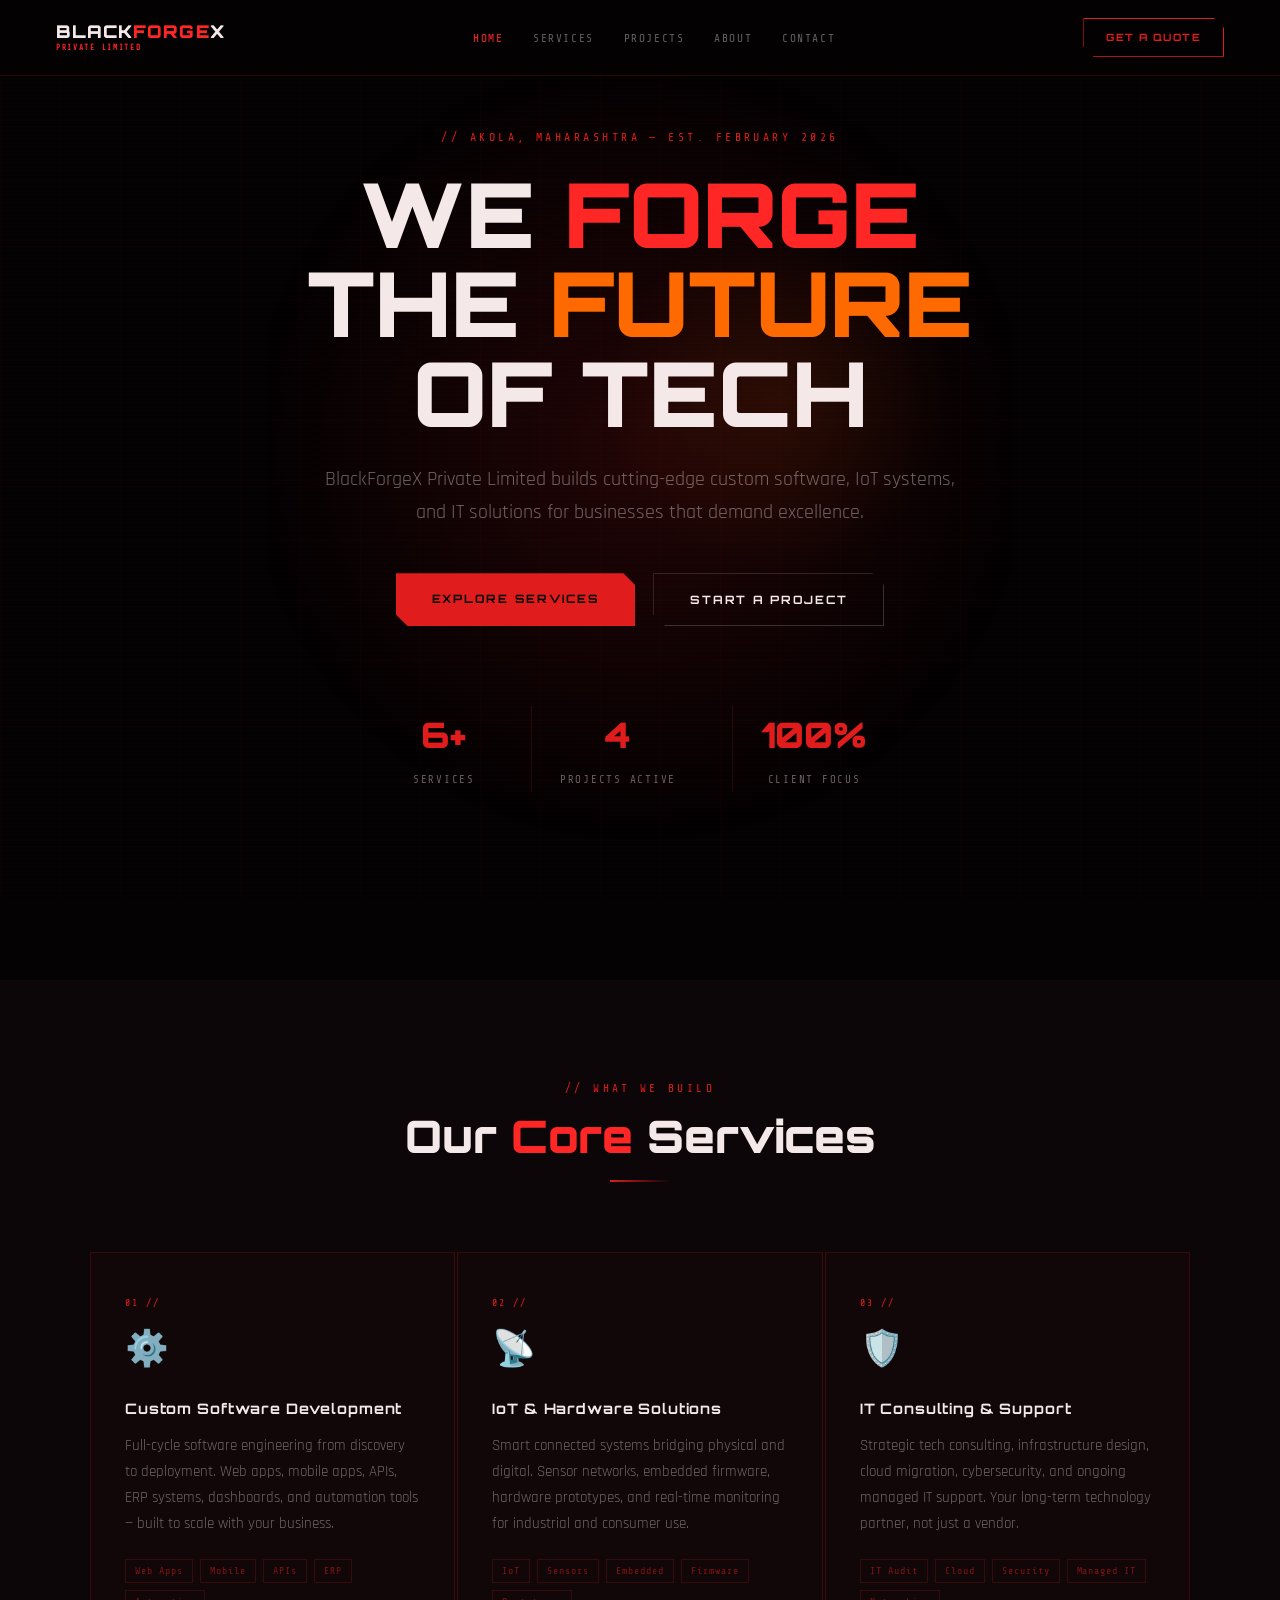
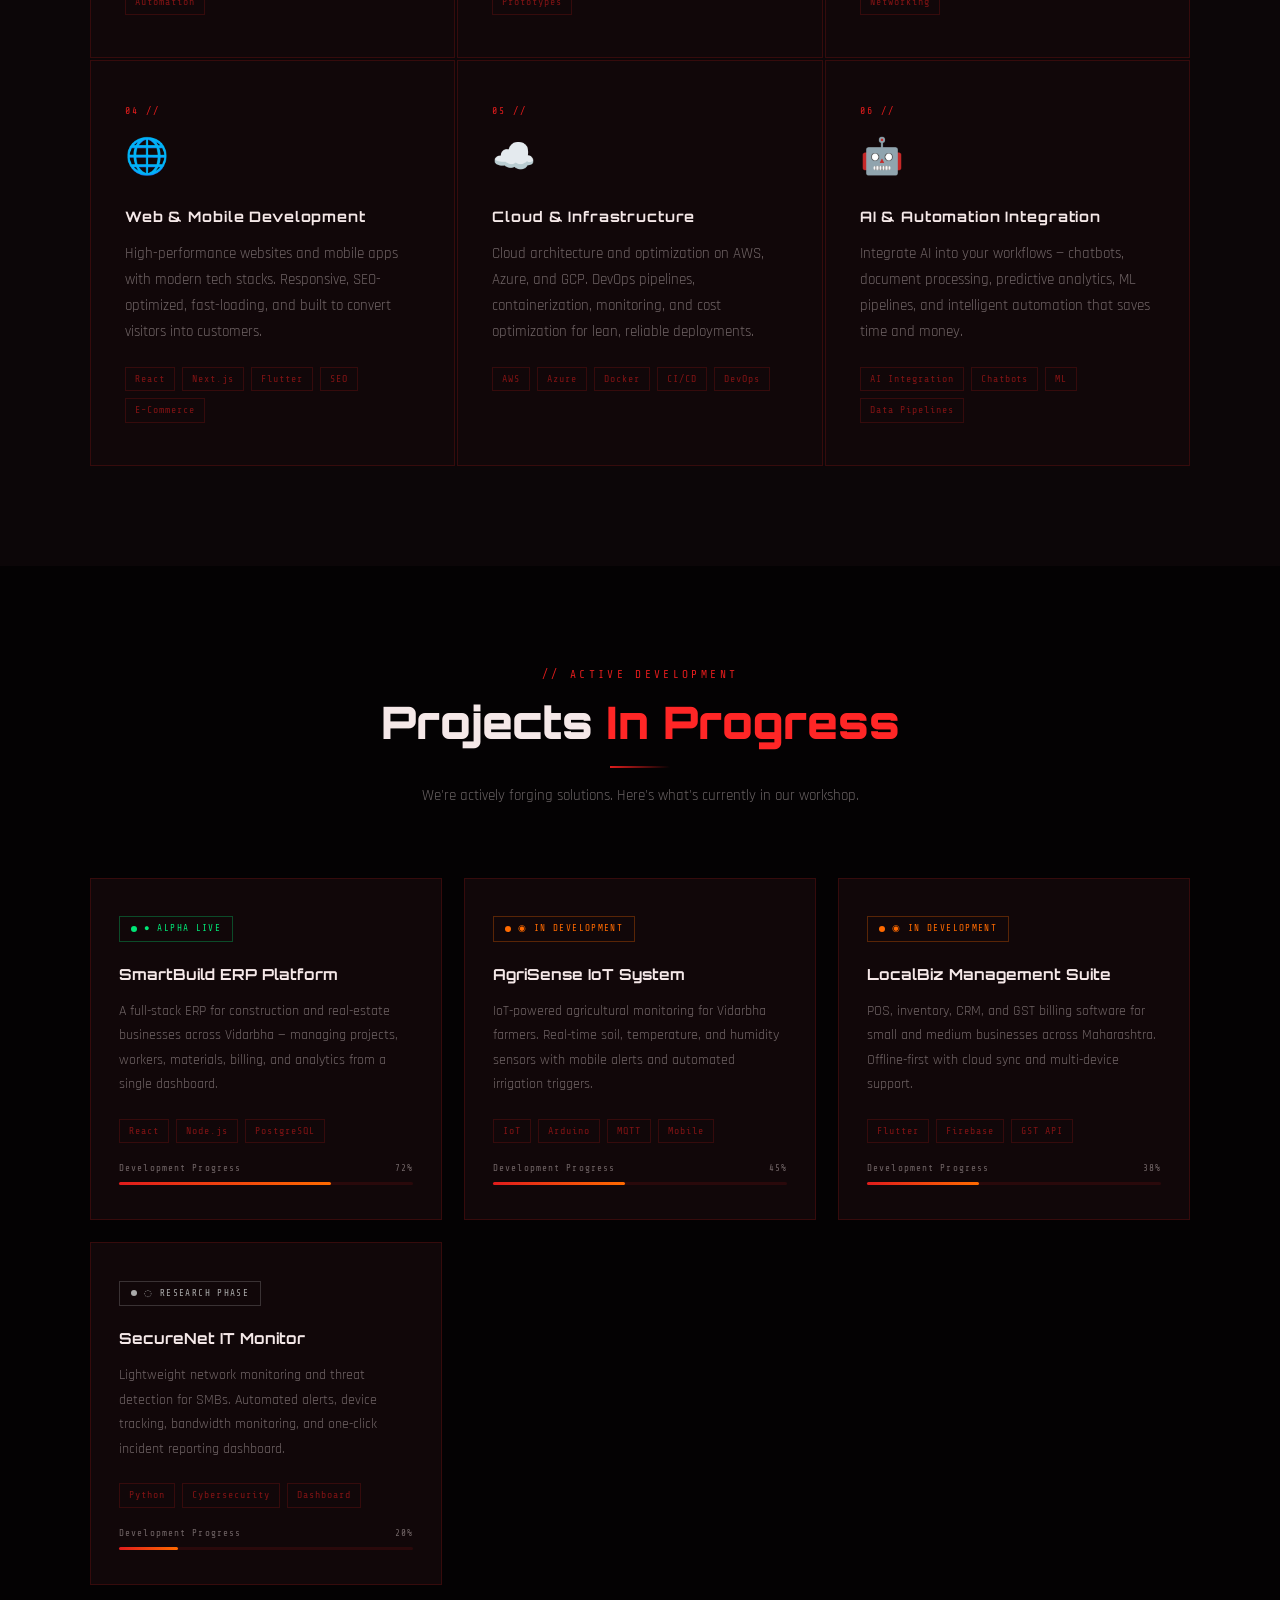
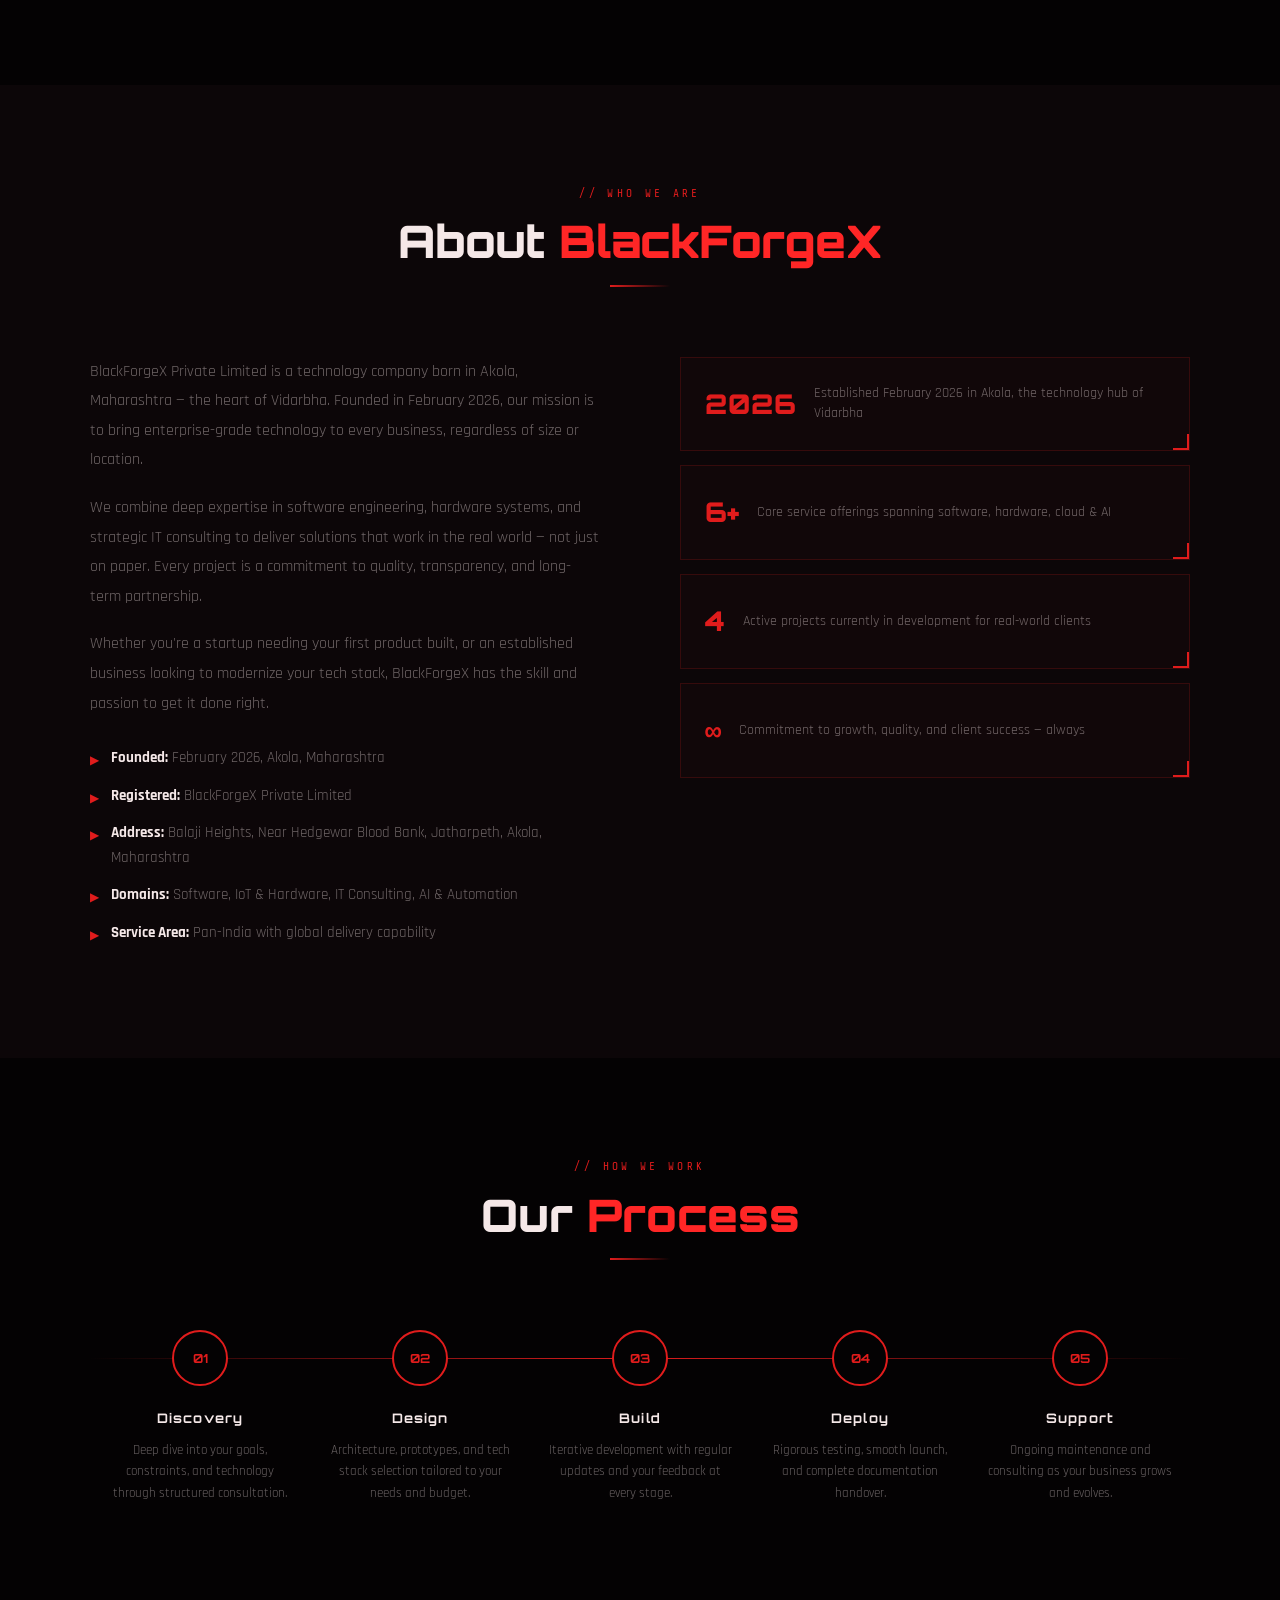
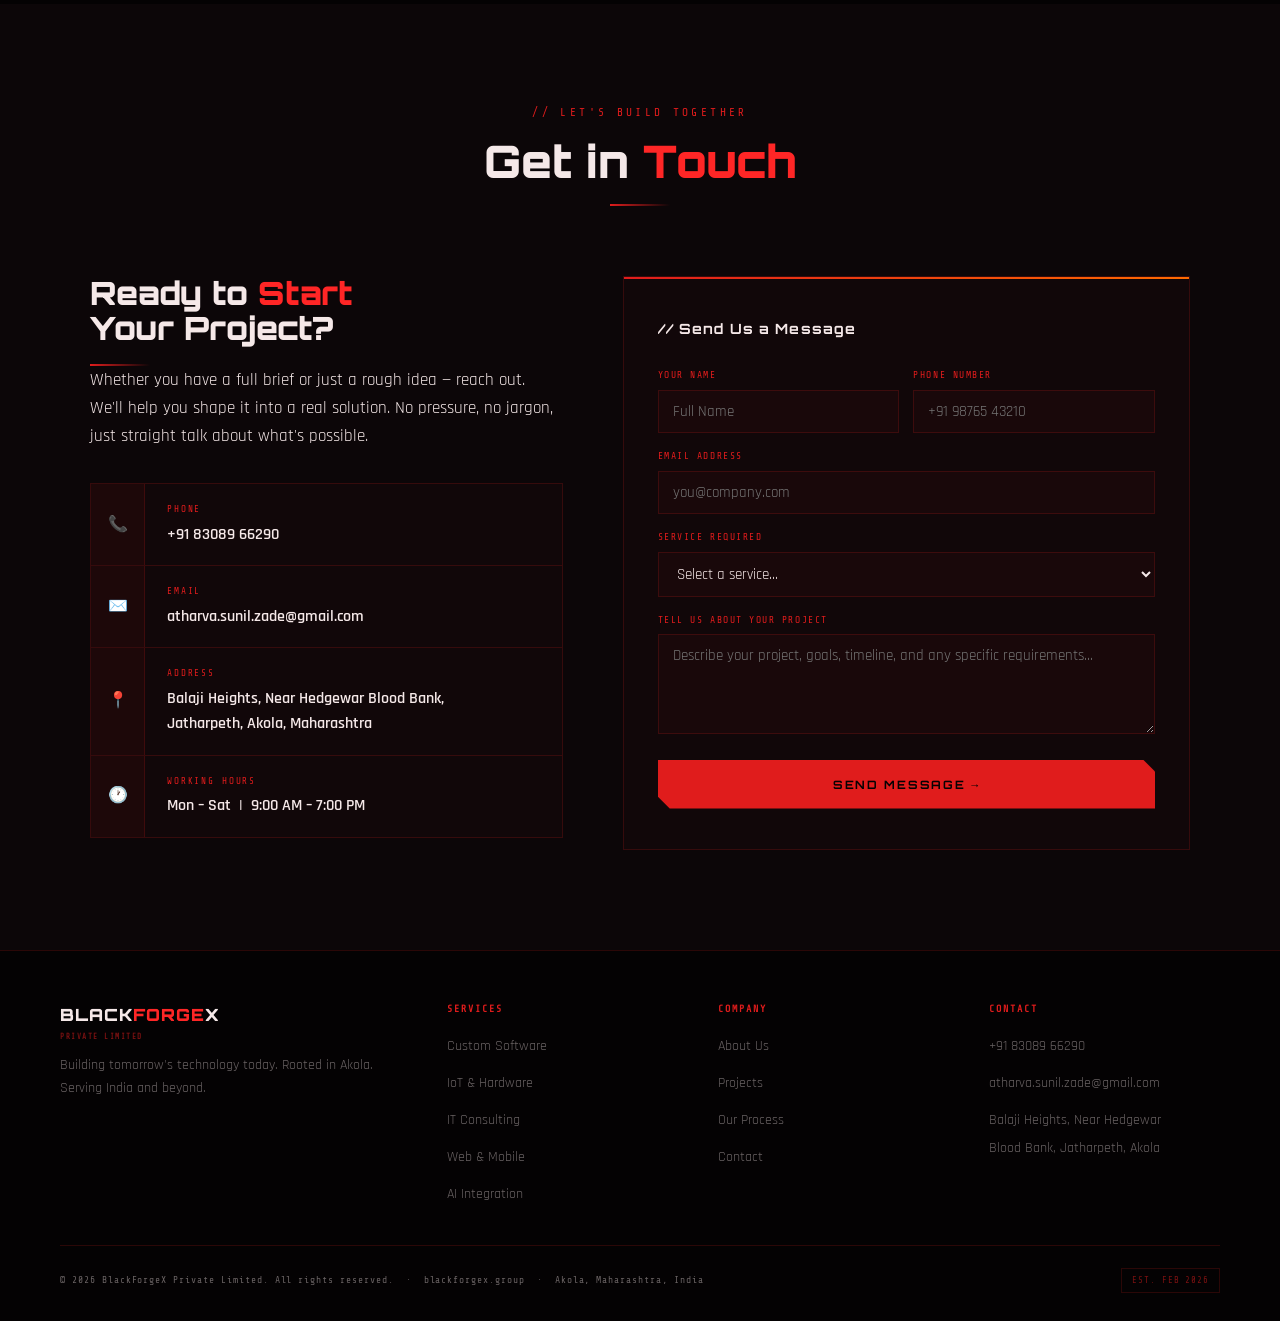
==== index.html @ dcc2ab5c "Add files via upload" ====
<!DOCTYPE html>
<html lang="en">
<head>
  <meta charset="UTF-8" />
  <meta name="viewport" content="width=device-width, initial-scale=1.0" />

  <!-- ══ PRIMARY SEO ══ -->
  <title>BlackForgeX Private Limited | Custom Software Development, IoT & IT Support — Akola, Maharashtra</title>
  <meta name="description" content="BlackForgeX Private Limited is a software & hardware technology company in Akola, Maharashtra. We build custom software, IoT solutions, IT support, web apps, mobile apps & enterprise tech. Get a free consultation today." />
  <meta name="keywords" content="software company Akola, IT company Maharashtra, custom software development Akola, web development Akola, mobile app development Maharashtra, IoT solutions India, IT consulting Akola, hardware tech Vidarbha, software support Akola, tech company Akola, BlackForgeX, enterprise software Maharashtra, IT support Akola, software agency India, embedded systems Maharashtra, startup tech Akola, website development Akola, app development Maharashtra, cloud solutions India, digital transformation Maharashtra" />
  <meta name="author" content="BlackForgeX Private Limited" />
  <meta name="robots" content="index, follow, max-snippet:-1, max-image-preview:large, max-video-preview:-1" />
  <meta name="googlebot" content="index, follow" />
  <link rel="canonical" href="https://blackforgex.group/" />
  <meta name="geo.region" content="IN-MH" />
  <meta name="geo.placename" content="Akola, Maharashtra" />
  <meta name="geo.position" content="20.7002;77.0082" />
  <meta name="ICBM" content="20.7002, 77.0082" />
  <meta name="language" content="English" />
  <meta name="revisit-after" content="7 days" />
  <meta name="rating" content="general" />

  <!-- ══ OPEN GRAPH ══ -->
  <meta property="og:type" content="website" />
  <meta property="og:url" content="https://blackforgex.group/" />
  <meta property="og:title" content="BlackForgeX Pvt Ltd | Software, IoT & IT Solutions — Akola" />
  <meta property="og:description" content="Top-rated software & hardware technology company in Akola, Maharashtra. Custom software, IoT systems, IT consulting & support. Established Feb 2026." />
  <meta property="og:image" content="https://blackforgex.group/og-image.jpg" />
  <meta property="og:site_name" content="BlackForgeX Private Limited" />
  <meta property="og:locale" content="en_IN" />

  <!-- ══ TWITTER ══ -->
  <meta name="twitter:card" content="summary_large_image" />
  <meta name="twitter:title" content="BlackForgeX Pvt Ltd | Software & IT Solutions — Akola" />
  <meta name="twitter:description" content="Custom software, IoT & IT consulting from Akola, Maharashtra. Building tomorrow's tech today." />
  <meta name="twitter:image" content="https://blackforgex.group/og-image.jpg" />

  <!-- ══ SCHEMA.ORG STRUCTURED DATA ══ -->
  <script type="application/ld+json">
  {
    "@context": "https://schema.org",
    "@graph": [
      {
        "@type": "Organization",
        "@id": "https://blackforgex.group/#organization",
        "name": "BlackForgeX Private Limited",
        "alternateName": "BlackForgeX",
        "url": "https://blackforgex.group",
        "logo": "https://blackforgex.group/logo.png",
        "foundingDate": "2026-02",
        "description": "BlackForgeX Private Limited is a software and hardware technology company based in Akola, Maharashtra, offering custom software development, IoT solutions, web & mobile app development, and IT consulting and support services.",
        "address": {
          "@type": "PostalAddress",
          "streetAddress": "Balaji Heights, Near Hedgewar Blood Bank, Jatharpeth",
          "addressLocality": "Akola",
          "addressRegion": "Maharashtra",
          "postalCode": "444005",
          "addressCountry": "IN"
        },
        "contactPoint": [{
          "@type": "ContactPoint",
          "telephone": "+91-8308966290",
          "email": "atharva.sunil.zade@gmail.com",
          "contactType": "Customer Service",
          "areaServed": "IN",
          "availableLanguage": ["English","Hindi","Marathi"]
        }],
        "areaServed": { "@type": "Country", "name": "India" },
        "serviceType": ["Custom Software Development","IoT Solutions","IT Consulting","Web Development","Mobile App Development","Hardware Solutions","IT Support"]
      },
      {
        "@type": "LocalBusiness",
        "@id": "https://blackforgex.group/#localbusiness",
        "name": "BlackForgeX Private Limited",
        "image": "https://blackforgex.group/og-image.jpg",
        "url": "https://blackforgex.group",
        "telephone": "+91-8308966290",
        "email": "atharva.sunil.zade@gmail.com",
        "address": {
          "@type": "PostalAddress",
          "streetAddress": "Balaji Heights, Near Hedgewar Blood Bank, Jatharpeth",
          "addressLocality": "Akola",
          "addressRegion": "Maharashtra",
          "postalCode": "444005",
          "addressCountry": "IN"
        },
        "geo": { "@type": "GeoCoordinates", "latitude": 20.7002, "longitude": 77.0082 },
        "openingHoursSpecification": {
          "@type": "OpeningHoursSpecification",
          "dayOfWeek": ["Monday","Tuesday","Wednesday","Thursday","Friday","Saturday"],
          "opens": "09:00", "closes": "19:00"
        },
        "priceRange": "₹₹",
        "currenciesAccepted": "INR",
        "paymentAccepted": "Cash, Bank Transfer, UPI"
      },
      {
        "@type": "WebSite",
        "@id": "https://blackforgex.group/#website",
        "url": "https://blackforgex.group",
        "name": "BlackForgeX Private Limited",
        "description": "Software, IoT & IT Solutions — Akola, Maharashtra",
        "publisher": { "@id": "https://blackforgex.group/#organization" }
      }
    ]
  }
  </script>

  <link rel="preconnect" href="https://fonts.googleapis.com" />
  <link rel="preconnect" href="https://fonts.gstatic.com" crossorigin />
  <link href="https://fonts.googleapis.com/css2?family=Orbitron:wght@400;600;700;900&family=Rajdhani:wght@300;400;500;600;700&family=Share+Tech+Mono&display=swap" rel="stylesheet" />

  <style>
    :root {
      --black:      #040203;
      --deep:       #0c0608;
      --card:       #110709;
      --border:     rgba(220,30,30,0.18);
      --red:        #e01c1c;
      --red-bright: #ff2626;
      --red-dim:    rgba(220,30,30,0.55);
      --red-glow:   rgba(220,30,30,0.12);
      --orange:     #ff6a00;
      --white:      #f5e8e8;
      --muted:      rgba(245,232,232,0.42);
      --font-d: 'Orbitron', monospace;
      --font-b: 'Rajdhani', sans-serif;
      --font-m: 'Share Tech Mono', monospace;
    }
    *, *::before, *::after { box-sizing: border-box; margin: 0; padding: 0; }
    html { scroll-behavior: smooth; }
    body {
      background: var(--black); color: var(--white);
      font-family: var(--font-b); font-size: 17px; line-height: 1.65;
      overflow-x: hidden;
    }
    body::before {
      content: ''; position: fixed; inset: 0; pointer-events: none; z-index: 0;
      background-image: linear-gradient(rgba(220,30,30,0.04) 1px,transparent 1px), linear-gradient(90deg,rgba(220,30,30,0.04) 1px,transparent 1px);
      background-size: 60px 60px;
    }
    body::after {
      content: ''; position: fixed; inset: 0; pointer-events: none; z-index: 0;
      background: repeating-linear-gradient(0deg,transparent,transparent 2px,rgba(0,0,0,0.07) 2px,rgba(0,0,0,0.07) 4px);
    }
    a { color: var(--red); text-decoration: none; }
    a:hover { color: var(--red-bright); }

    /* NAV */
    nav {
      position: fixed; top: 0; left: 0; right: 0; z-index: 200;
      display: flex; align-items: center; justify-content: space-between;
      padding: 18px 56px;
      background: rgba(4,2,3,0.92); backdrop-filter: blur(14px);
      border-bottom: 1px solid var(--border);
    }
    .logo { font-family: var(--font-d); font-size: 1.1rem; font-weight: 900; letter-spacing: 0.06em; color: var(--white); line-height: 1; }
    .logo span { color: var(--red-bright); }
    .logo-pvt { font-family: var(--font-m); font-size: 0.48rem; letter-spacing: 0.22em; color: var(--red-dim); margin-top: 3px; text-transform: uppercase; display: block; }
    .nav-links { display: flex; gap: 30px; list-style: none; }
    .nav-links a { font-family: var(--font-m); font-size: 0.7rem; letter-spacing: 0.14em; text-transform: uppercase; color: var(--muted); transition: color 0.2s; }
    .nav-links a:hover, .nav-links a.active { color: var(--red-bright); }
    .nav-cta {
      font-family: var(--font-d); font-size: 0.63rem; font-weight: 700;
      letter-spacing: 0.14em; text-transform: uppercase;
      padding: 10px 22px; border: 1px solid var(--red); color: var(--red);
      background: transparent; cursor: pointer;
      clip-path: polygon(0 0,calc(100% - 10px) 0,100% 10px,100% 100%,10px 100%,0 calc(100% - 10px));
      transition: background 0.2s, color 0.2s; display: inline-block;
    }
    .nav-cta:hover { background: var(--red); color: var(--black); }



    /* HERO */
    #hero {
      position: relative; min-height: 100vh;
      display: flex; flex-direction: column; align-items: center; justify-content: center;
      text-align: center; padding: 100px 40px 80px; overflow: hidden; z-index: 1;
    }
    .hglow { position: absolute; border-radius: 50%; pointer-events: none; }
    .hglow-1 { width: 800px; height: 800px; background: radial-gradient(circle, rgba(220,30,30,0.14) 0%, transparent 70%); top: 50%; left: 50%; transform: translate(-50%,-50%); animation: gp 5s ease-in-out infinite; }
    .hglow-2 { width: 350px; height: 350px; background: radial-gradient(circle, rgba(255,106,0,0.09) 0%, transparent 70%); top: 25%; right: 8%; animation: gp 6s ease-in-out infinite reverse; }
    @keyframes gp { 0%,100%{opacity:1;transform:translate(-50%,-50%) scale(1)} 50%{opacity:0.5;transform:translate(-50%,-50%) scale(1.12)} }
    .hglow-2 { animation: gp2 6s ease-in-out infinite reverse; }
    @keyframes gp2 { 0%,100%{opacity:1} 50%{opacity:0.5} }

    .hero-tag { font-family: var(--font-m); font-size: 0.72rem; letter-spacing: 0.3em; text-transform: uppercase; color: var(--red); margin-bottom: 22px; opacity: 0; animation: fu 0.8s 0.2s forwards; }
    h1 { font-family: var(--font-d); font-size: clamp(2.8rem,7vw,6rem); font-weight: 900; line-height: 1.0; margin-bottom: 26px; opacity: 0; animation: fu 0.8s 0.4s forwards; }
    h1 .r { color: var(--red-bright); }
    h1 .o { color: var(--orange); }
    .hero-sub { font-size: clamp(1rem,2.5vw,1.25rem); color: var(--muted); max-width: 640px; margin: 0 auto 44px; opacity: 0; animation: fu 0.8s 0.6s forwards; }
    .hero-btns { display: flex; gap: 18px; justify-content: center; flex-wrap: wrap; opacity: 0; animation: fu 0.8s 0.8s forwards; }
    .hero-metrics { display: flex; gap: 56px; margin-top: 80px; justify-content: center; flex-wrap: wrap; opacity: 0; animation: fu 0.8s 1s forwards; }
    .metric { text-align: center; border-left: 1px solid var(--border); padding-left: 28px; }
    .metric:first-child { border-left: none; padding-left: 0; }
    .metric-num { font-family: var(--font-d); font-size: 2.2rem; font-weight: 900; color: var(--red); display: block; }
    .metric-label { font-family: var(--font-m); font-size: 0.68rem; letter-spacing: 0.16em; text-transform: uppercase; color: var(--muted); }
    @keyframes fu { from{opacity:0;transform:translateY(24px)} to{opacity:1;transform:translateY(0)} }

    /* BUTTONS */
    .btn-p {
      font-family: var(--font-d); font-size: 0.72rem; font-weight: 700;
      letter-spacing: 0.15em; text-transform: uppercase; padding: 16px 36px;
      background: var(--red); color: var(--black); border: none; cursor: pointer;
      clip-path: polygon(0 0,calc(100% - 12px) 0,100% 12px,100% 100%,12px 100%,0 calc(100% - 12px));
      transition: opacity 0.2s; display: inline-block;
    }
    .btn-p:hover { opacity: 0.82; color: var(--black); }
    .btn-s {
      font-family: var(--font-d); font-size: 0.72rem; font-weight: 700;
      letter-spacing: 0.15em; text-transform: uppercase; padding: 16px 36px;
      background: transparent; color: var(--white);
      border: 1px solid rgba(245,232,232,0.2); cursor: pointer;
      clip-path: polygon(0 0,calc(100% - 12px) 0,100% 12px,100% 100%,12px 100%,0 calc(100% - 12px));
      transition: border-color 0.2s, color 0.2s; display: inline-block;
    }
    .btn-s:hover { border-color: var(--red); color: var(--red); }

    /* SECTIONS */
    section { position: relative; z-index: 1; padding: 100px 60px; }
    .sec-hd { text-align: center; margin-bottom: 70px; }
    .sec-tag { font-family: var(--font-m); font-size: 0.7rem; letter-spacing: 0.3em; text-transform: uppercase; color: var(--red); display: block; margin-bottom: 14px; }
    h2 { font-family: var(--font-d); font-size: clamp(1.8rem,4vw,2.8rem); font-weight: 900; line-height: 1.1; }
    h2 em { color: var(--red-bright); font-style: normal; }
    .sec-line { width: 60px; height: 2px; background: linear-gradient(90deg,var(--red),transparent); margin: 18px auto 0; }
    .sec-line-l { margin: 18px 0 0; }

    /* SERVICES */
    #services { background: var(--deep); }
    .srv-grid { display: grid; grid-template-columns: repeat(auto-fit,minmax(300px,1fr)); gap: 2px; max-width: 1100px; margin: 0 auto; }
    .srv-card { background: var(--card); padding: 42px 34px; position: relative; overflow: hidden; transition: transform 0.3s; border: 1px solid var(--border); }
    .srv-card:hover { transform: translateY(-5px); }
    .srv-card::before { content:''; position:absolute; top:0;left:0;right:0; height:2px; background:linear-gradient(90deg,var(--red),var(--orange)); transform:scaleX(0); transform-origin:left; transition:transform 0.4s; }
    .srv-card:hover::before { transform:scaleX(1); }
    .srv-num { font-family:var(--font-m); font-size:0.62rem; color:var(--red); letter-spacing:0.2em; margin-bottom:10px; display:block; }
    .srv-icon { font-size:2.2rem; margin-bottom:18px; display:block; }
    h3 { font-family:var(--font-d); font-size:0.9rem; font-weight:700; letter-spacing:0.06em; margin-bottom:12px; color:var(--white); }
    .srv-desc { color:var(--muted); font-size:0.93rem; line-height:1.75; }
    .tags { display:flex; flex-wrap:wrap; gap:7px; margin-top:22px; }
    .tag { font-family:var(--font-m); font-size:0.62rem; letter-spacing:0.1em; padding:3px 9px; border:1px solid var(--border); color:var(--red-dim); }

    /* PROJECTS */
    #projects { background: var(--black); }
    .proj-grid { display:grid; grid-template-columns:repeat(auto-fit,minmax(300px,1fr)); gap:22px; max-width:1100px; margin:0 auto; }
    .proj-card { background:var(--card); border:1px solid var(--border); padding:34px 28px; position:relative; overflow:hidden; transition:border-color 0.3s; }
    .proj-card:hover { border-color:var(--red); }
    .proj-status { display:inline-flex; align-items:center; gap:7px; font-family:var(--font-m); font-size:0.58rem; letter-spacing:0.15em; text-transform:uppercase; padding:4px 11px; border:1px solid; margin-bottom:20px; }
    .s-live { color:#00e676; border-color:rgba(0,230,118,0.3); }
    .s-live::before { content:''; width:6px;height:6px; border-radius:50%; background:#00e676; animation:blink 1.2s infinite; }
    .s-dev { color:var(--orange); border-color:rgba(255,106,0,0.3); }
    .s-dev::before { content:''; width:6px;height:6px; border-radius:50%; background:var(--orange); animation:blink 1.8s infinite; }
    .s-res { color:#aaa; border-color:rgba(180,180,180,0.25); }
    .s-res::before { content:''; width:6px;height:6px; border-radius:50%; background:#aaa; }
    @keyframes blink { 0%,100%{opacity:1}50%{opacity:0.3} }
    .proj-title { font-family:var(--font-d); font-size:0.95rem; font-weight:700; margin-bottom:12px; color:var(--white); }
    .proj-desc { color:var(--muted); font-size:0.9rem; line-height:1.7; margin-bottom:18px; }
    .prog-wrap { margin-top:18px; }
    .prog-label { font-family:var(--font-m); font-size:0.58rem; letter-spacing:0.12em; color:var(--muted); display:flex; justify-content:space-between; margin-bottom:6px; }
    .prog-bar { height:3px; background:rgba(220,30,30,0.12); border-radius:2px; }
    .prog-fill { height:100%; background:linear-gradient(90deg,var(--red),var(--orange)); border-radius:2px; }

    /* ABOUT */
    #about { background: var(--deep); }
    .about-grid { display:grid; grid-template-columns:1fr 1fr; gap:80px; align-items:start; max-width:1100px; margin:0 auto; }
    .about-text p { color:var(--muted); font-size:1rem; line-height:1.85; margin-bottom:18px; }
    .about-det { display:flex; gap:12px; align-items:flex-start; margin-bottom:13px; }
    .about-det-icon { color:var(--red); font-size:0.72rem; margin-top:5px; flex-shrink:0; }
    .about-det-text { font-size:0.93rem; color:var(--muted); }
    .about-det-text strong { color:var(--white); }
    .about-r { display:flex; flex-direction:column; gap:14px; }
    .about-sc { border:1px solid var(--border); background:var(--card); padding:24px; position:relative; display:flex; align-items:center; gap:18px; }
    .about-sc::after { content:''; position:absolute; bottom:0;right:0; width:16px;height:16px; border-bottom:2px solid var(--red); border-right:2px solid var(--red); }
    .about-sn { font-family:var(--font-d); font-size:1.7rem; font-weight:900; color:var(--red); white-space:nowrap; }
    .about-sl { font-size:0.88rem; color:var(--muted); line-height:1.4; }

    /* PROCESS */
    #process { background: var(--black); }
    .proc-steps { display:flex; max-width:1100px; margin:0 auto; position:relative; }
    .proc-steps::before { content:''; position:absolute; top:28px; left:0;right:0; height:1px; background:linear-gradient(90deg,transparent,var(--red),transparent); }
    .step { flex:1; padding:0 18px; text-align:center; }
    .step-circle { width:56px;height:56px; border:2px solid var(--red); border-radius:50%; display:flex; align-items:center; justify-content:center; margin:0 auto 22px; background:var(--black); font-family:var(--font-d); font-size:0.78rem; font-weight:700; color:var(--red); position:relative; z-index:1; }
    .step h3 { font-size:0.82rem; letter-spacing:0.08em; margin-bottom:10px; }
    .step p { color:var(--muted); font-size:0.84rem; line-height:1.6; }

    /* CONTACT */
    #contact { background: var(--deep); }
    .contact-wrap { max-width:1100px; margin:0 auto; display:grid; grid-template-columns:1fr 1.2fr; gap:60px; align-items:start; }
    .contact-lft h2 { text-align:left; font-size:clamp(1.4rem,3vw,2.2rem); }
    .contact-lft p { color:var(--muted); margin-top:20px; font-size:0.97rem; line-height:1.8; }
    .ci { display:flex; flex-direction:column; margin-top:34px; }
    .ci-row { display:flex; border:1px solid var(--border); margin-top:-1px; background:var(--card); transition:border-color 0.3s; position:relative; }
    .ci-row:hover { border-color:var(--red); z-index:1; }
    .ci-icon { width:54px; flex-shrink:0; display:flex; align-items:center; justify-content:center; font-size:1rem; border-right:1px solid var(--border); background:rgba(220,30,30,0.06); }
    .ci-detail { padding:18px 22px; }
    .ci-label { font-family:var(--font-m); font-size:0.58rem; letter-spacing:0.2em; text-transform:uppercase; color:var(--red); margin-bottom:4px; }
    .ci-val { font-family:var(--font-b); font-size:0.97rem; font-weight:600; color:var(--white); }
    .ci-val a { color:var(--white); }
    .ci-val a:hover { color:var(--red-bright); }
    .cf-box { background:var(--card); border:1px solid var(--border); padding:40px 34px; position:relative; }
    .cf-box::before { content:''; position:absolute; top:0;left:0;right:0; height:2px; background:linear-gradient(90deg,var(--red),var(--orange)); }
    .cf-box h3 { font-family:var(--font-d); font-size:0.88rem; font-weight:700; letter-spacing:0.08em; margin-bottom:28px; }
    .f-row { display:grid; grid-template-columns:1fr 1fr; gap:14px; }
    .fg { margin-bottom:16px; }
    .fg label { display:block; font-family:var(--font-m); font-size:0.6rem; letter-spacing:0.16em; text-transform:uppercase; color:var(--red); margin-bottom:6px; }
    .fg input, .fg select, .fg textarea { width:100%; background:rgba(220,30,30,0.04); border:1px solid var(--border); color:var(--white); font-family:var(--font-b); font-size:0.93rem; padding:11px 14px; outline:none; transition:border-color 0.2s; }
    .fg input:focus, .fg select:focus, .fg textarea:focus { border-color:var(--red); }
    .fg select option { background:var(--card); }
    .fg textarea { resize:vertical; min-height:100px; }

    /* FOOTER */
    footer { position:relative; z-index:1; background:var(--black); border-top:1px solid var(--border); padding:50px 60px 28px; }
    .ft-top { display:grid; grid-template-columns:1.5fr 1fr 1fr 1fr; gap:40px; margin-bottom:38px; }
    .ft-logo { font-family:var(--font-d); font-size:1.05rem; font-weight:900; letter-spacing:0.06em; }
    .ft-logo span { color:var(--red-bright); }
    .ft-pvt { font-family:var(--font-m); font-size:0.47rem; letter-spacing:0.2em; color:var(--red-dim); margin-top:3px; text-transform:uppercase; }
    .ft-tagline { color:var(--muted); font-size:0.86rem; margin-top:10px; line-height:1.7; }
    .ft-col h4 { font-family:var(--font-m); font-size:0.62rem; letter-spacing:0.2em; text-transform:uppercase; color:var(--red); margin-bottom:14px; }
    .ft-col ul { list-style:none; display:flex; flex-direction:column; gap:9px; }
    .ft-col ul li a { color:var(--muted); font-size:0.86rem; transition:color 0.2s; }
    .ft-col ul li a:hover { color:var(--red-bright); }
    .ft-bot { border-top:1px solid var(--border); padding-top:22px; display:flex; justify-content:space-between; align-items:center; flex-wrap:wrap; gap:12px; }
    .ft-copy { font-family:var(--font-m); font-size:0.6rem; letter-spacing:0.1em; color:var(--muted); }
    .ft-badge { font-family:var(--font-m); font-size:0.56rem; letter-spacing:0.1em; color:var(--red-dim); border:1px solid var(--border); padding:4px 10px; }

    /* REVEAL */
    .reveal { opacity:0; transform:translateY(28px); transition:opacity 0.7s ease, transform 0.7s ease; }
    .reveal.visible { opacity:1; transform:none; }

    @media (max-width:900px) {
      nav { padding:14px 18px; }
      .nav-links { display:none; }
      section { padding:70px 20px; }
      .about-grid, .contact-wrap, .ft-top { grid-template-columns:1fr; gap:32px; }
      .f-row { grid-template-columns:1fr; }
      .proc-steps { flex-direction:column; gap:30px; }
      .proc-steps::before { display:none; }
      footer { padding:36px 20px 18px; }
      .hero-metrics { gap:24px; }
      .metric { border-left:none; padding-left:0; }
      .ft-bot { flex-direction:column; text-align:center; }
    }
  </style>
</head>
<body>

<!-- NAV -->
<nav>
  <div class="logo">BLACK<span>FORGE</span>X<span class="logo-pvt">Private Limited</span></div>
  <ul class="nav-links">
    <li><a href="#hero" class="nav-a active">Home</a></li>
    <li><a href="#services" class="nav-a">Services</a></li>
    <li><a href="#projects" class="nav-a">Projects</a></li>
    <li><a href="#about" class="nav-a">About</a></li>
    <li><a href="#contact" class="nav-a">Contact</a></li>
  </ul>
  <a href="#contact" class="nav-cta">Get a Quote</a>
</nav>



<!-- HERO -->
<section id="hero" style="padding-top:0;">
  <div style="position:relative;min-height:100vh;display:flex;flex-direction:column;align-items:center;justify-content:center;text-align:center;padding:100px 40px 80px;overflow:hidden;">
    <div class="hglow hglow-1"></div>
    <div class="hglow hglow-2"></div>
    <p class="hero-tag">// Akola, Maharashtra — Est. February 2026</p>
    <h1>WE <span class="r">FORGE</span><br/>THE <span class="o">FUTURE</span><br/>OF TECH</h1>
    <p class="hero-sub">BlackForgeX Private Limited builds cutting-edge custom software, IoT systems, and IT solutions for businesses that demand excellence.</p>
    <div class="hero-btns">
      <a href="#services" class="btn-p">Explore Services</a>
      <a href="#contact" class="btn-s">Start a Project</a>
    </div>
    <div class="hero-metrics">
      <div class="metric"><span class="metric-num">6+</span><span class="metric-label">Services</span></div>
      <div class="metric"><span class="metric-num">4</span><span class="metric-label">Projects Active</span></div>
      <div class="metric"><span class="metric-num">100%</span><span class="metric-label">Client Focus</span></div>
    </div>
  </div>
</section>

<!-- SERVICES -->
<section id="services">
  <div class="sec-hd reveal">
    <span class="sec-tag">// What We Build</span>
    <h2>Our <em>Core</em> Services</h2>
    <div class="sec-line"></div>
  </div>
  <div class="srv-grid">
    <div class="srv-card reveal">
      <span class="srv-num">01 //</span>
      <span class="srv-icon">⚙️</span>
      <h3>Custom Software Development</h3>
      <p class="srv-desc">Full-cycle software engineering from discovery to deployment. Web apps, mobile apps, APIs, ERP systems, dashboards, and automation tools — built to scale with your business.</p>
      <div class="tags"><span class="tag">Web Apps</span><span class="tag">Mobile</span><span class="tag">APIs</span><span class="tag">ERP</span><span class="tag">Automation</span></div>
    </div>
    <div class="srv-card reveal">
      <span class="srv-num">02 //</span>
      <span class="srv-icon">📡</span>
      <h3>IoT &amp; Hardware Solutions</h3>
      <p class="srv-desc">Smart connected systems bridging physical and digital. Sensor networks, embedded firmware, hardware prototypes, and real-time monitoring for industrial and consumer use.</p>
      <div class="tags"><span class="tag">IoT</span><span class="tag">Sensors</span><span class="tag">Embedded</span><span class="tag">Firmware</span><span class="tag">Prototypes</span></div>
    </div>
    <div class="srv-card reveal">
      <span class="srv-num">03 //</span>
      <span class="srv-icon">🛡️</span>
      <h3>IT Consulting &amp; Support</h3>
      <p class="srv-desc">Strategic tech consulting, infrastructure design, cloud migration, cybersecurity, and ongoing managed IT support. Your long-term technology partner, not just a vendor.</p>
      <div class="tags"><span class="tag">IT Audit</span><span class="tag">Cloud</span><span class="tag">Security</span><span class="tag">Managed IT</span><span class="tag">Networking</span></div>
    </div>
    <div class="srv-card reveal">
      <span class="srv-num">04 //</span>
      <span class="srv-icon">🌐</span>
      <h3>Web &amp; Mobile Development</h3>
      <p class="srv-desc">High-performance websites and mobile apps with modern tech stacks. Responsive, SEO-optimized, fast-loading, and built to convert visitors into customers.</p>
      <div class="tags"><span class="tag">React</span><span class="tag">Next.js</span><span class="tag">Flutter</span><span class="tag">SEO</span><span class="tag">E-Commerce</span></div>
    </div>
    <div class="srv-card reveal">
      <span class="srv-num">05 //</span>
      <span class="srv-icon">☁️</span>
      <h3>Cloud &amp; Infrastructure</h3>
      <p class="srv-desc">Cloud architecture and optimization on AWS, Azure, and GCP. DevOps pipelines, containerization, monitoring, and cost optimization for lean, reliable deployments.</p>
      <div class="tags"><span class="tag">AWS</span><span class="tag">Azure</span><span class="tag">Docker</span><span class="tag">CI/CD</span><span class="tag">DevOps</span></div>
    </div>
    <div class="srv-card reveal">
      <span class="srv-num">06 //</span>
      <span class="srv-icon">🤖</span>
      <h3>AI &amp; Automation Integration</h3>
      <p class="srv-desc">Integrate AI into your workflows — chatbots, document processing, predictive analytics, ML pipelines, and intelligent automation that saves time and money.</p>
      <div class="tags"><span class="tag">AI Integration</span><span class="tag">Chatbots</span><span class="tag">ML</span><span class="tag">Data Pipelines</span></div>
    </div>
  </div>
</section>

<!-- PROJECTS IN PROGRESS -->
<section id="projects">
  <div class="sec-hd reveal">
    <span class="sec-tag">// Active Development</span>
    <h2>Projects <em>In Progress</em></h2>
    <div class="sec-line"></div>
    <p style="color:var(--muted);margin-top:16px;font-size:0.93rem;">We're actively forging solutions. Here's what's currently in our workshop.</p>
  </div>
  <div class="proj-grid">
    <div class="proj-card reveal">
      <div class="proj-status s-live">● Alpha Live</div>
      <div class="proj-title">SmartBuild ERP Platform</div>
      <p class="proj-desc">A full-stack ERP for construction and real-estate businesses across Vidarbha — managing projects, workers, materials, billing, and analytics from a single dashboard.</p>
      <div class="tags"><span class="tag">React</span><span class="tag">Node.js</span><span class="tag">PostgreSQL</span></div>
      <div class="prog-wrap">
        <div class="prog-label"><span>Development Progress</span><span>72%</span></div>
        <div class="prog-bar"><div class="prog-fill" style="width:72%"></div></div>
      </div>
    </div>
    <div class="proj-card reveal">
      <div class="proj-status s-dev">◉ In Development</div>
      <div class="proj-title">AgriSense IoT System</div>
      <p class="proj-desc">IoT-powered agricultural monitoring for Vidarbha farmers. Real-time soil, temperature, and humidity sensors with mobile alerts and automated irrigation triggers.</p>
      <div class="tags"><span class="tag">IoT</span><span class="tag">Arduino</span><span class="tag">MQTT</span><span class="tag">Mobile</span></div>
      <div class="prog-wrap">
        <div class="prog-label"><span>Development Progress</span><span>45%</span></div>
        <div class="prog-bar"><div class="prog-fill" style="width:45%"></div></div>
      </div>
    </div>
    <div class="proj-card reveal">
      <div class="proj-status s-dev">◉ In Development</div>
      <div class="proj-title">LocalBiz Management Suite</div>
      <p class="proj-desc">POS, inventory, CRM, and GST billing software for small and medium businesses across Maharashtra. Offline-first with cloud sync and multi-device support.</p>
      <div class="tags"><span class="tag">Flutter</span><span class="tag">Firebase</span><span class="tag">GST API</span></div>
      <div class="prog-wrap">
        <div class="prog-label"><span>Development Progress</span><span>38%</span></div>
        <div class="prog-bar"><div class="prog-fill" style="width:38%"></div></div>
      </div>
    </div>
    <div class="proj-card reveal">
      <div class="proj-status s-res">◌ Research Phase</div>
      <div class="proj-title">SecureNet IT Monitor</div>
      <p class="proj-desc">Lightweight network monitoring and threat detection for SMBs. Automated alerts, device tracking, bandwidth monitoring, and one-click incident reporting dashboard.</p>
      <div class="tags"><span class="tag">Python</span><span class="tag">Cybersecurity</span><span class="tag">Dashboard</span></div>
      <div class="prog-wrap">
        <div class="prog-label"><span>Development Progress</span><span>20%</span></div>
        <div class="prog-bar"><div class="prog-fill" style="width:20%"></div></div>
      </div>
    </div>
  </div>
</section>

<!-- ABOUT -->
<section id="about">
  <div class="sec-hd reveal">
    <span class="sec-tag">// Who We Are</span>
    <h2>About <em>BlackForgeX</em></h2>
    <div class="sec-line"></div>
  </div>
  <div class="about-grid">
    <div class="about-text reveal">
      <p>BlackForgeX Private Limited is a technology company born in Akola, Maharashtra — the heart of Vidarbha. Founded in February 2026, our mission is to bring enterprise-grade technology to every business, regardless of size or location.</p>
      <p>We combine deep expertise in software engineering, hardware systems, and strategic IT consulting to deliver solutions that work in the real world — not just on paper. Every project is a commitment to quality, transparency, and long-term partnership.</p>
      <p>Whether you're a startup needing your first product built, or an established business looking to modernize your tech stack, BlackForgeX has the skill and passion to get it done right.</p>
      <div style="margin-top:28px;">
        <div class="about-det"><span class="about-det-icon">▶</span><span class="about-det-text"><strong>Founded:</strong> February 2026, Akola, Maharashtra</span></div>
        <div class="about-det"><span class="about-det-icon">▶</span><span class="about-det-text"><strong>Registered:</strong> BlackForgeX Private Limited</span></div>
        <div class="about-det"><span class="about-det-icon">▶</span><span class="about-det-text"><strong>Address:</strong> Balaji Heights, Near Hedgewar Blood Bank, Jatharpeth, Akola, Maharashtra</span></div>
        <div class="about-det"><span class="about-det-icon">▶</span><span class="about-det-text"><strong>Domains:</strong> Software, IoT &amp; Hardware, IT Consulting, AI &amp; Automation</span></div>
        <div class="about-det"><span class="about-det-icon">▶</span><span class="about-det-text"><strong>Service Area:</strong> Pan-India with global delivery capability</span></div>
      </div>
    </div>
    <div class="about-r reveal">
      <div class="about-sc"><div class="about-sn">2026</div><div class="about-sl">Established February 2026 in Akola, the technology hub of Vidarbha</div></div>
      <div class="about-sc"><div class="about-sn">6+</div><div class="about-sl">Core service offerings spanning software, hardware, cloud &amp; AI</div></div>
      <div class="about-sc"><div class="about-sn">4</div><div class="about-sl">Active projects currently in development for real-world clients</div></div>
      <div class="about-sc"><div class="about-sn">∞</div><div class="about-sl">Commitment to growth, quality, and client success — always</div></div>
    </div>
  </div>
</section>

<!-- PROCESS -->
<section id="process" style="background:var(--black);">
  <div class="sec-hd reveal">
    <span class="sec-tag">// How We Work</span>
    <h2>Our <em>Process</em></h2>
    <div class="sec-line"></div>
  </div>
  <div class="proc-steps reveal">
    <div class="step"><div class="step-circle">01</div><h3>Discovery</h3><p>Deep dive into your goals, constraints, and technology through structured consultation.</p></div>
    <div class="step"><div class="step-circle">02</div><h3>Design</h3><p>Architecture, prototypes, and tech stack selection tailored to your needs and budget.</p></div>
    <div class="step"><div class="step-circle">03</div><h3>Build</h3><p>Iterative development with regular updates and your feedback at every stage.</p></div>
    <div class="step"><div class="step-circle">04</div><h3>Deploy</h3><p>Rigorous testing, smooth launch, and complete documentation handover.</p></div>
    <div class="step"><div class="step-circle">05</div><h3>Support</h3><p>Ongoing maintenance and consulting as your business grows and evolves.</p></div>
  </div>
</section>

<!-- CONTACT -->
<section id="contact">
  <div class="sec-hd reveal">
    <span class="sec-tag">// Let's Build Together</span>
    <h2>Get in <em>Touch</em></h2>
    <div class="sec-line"></div>
  </div>
  <div class="contact-wrap">
    <div class="reveal">
      <h2 style="text-align:left;font-size:clamp(1.3rem,3vw,2rem);">Ready to <em>Start</em><br/>Your Project?</h2>
      <div class="sec-line sec-line-l"></div>
      <p>Whether you have a full brief or just a rough idea — reach out. We'll help you shape it into a real solution. No pressure, no jargon, just straight talk about what's possible.</p>
      <div class="ci">
        <div class="ci-row">
          <div class="ci-icon">📞</div>
          <div class="ci-detail"><div class="ci-label">Phone</div><div class="ci-val"><a href="tel:+918308966290">+91 83089 66290</a></div></div>
        </div>
        <div class="ci-row">
          <div class="ci-icon">✉️</div>
          <div class="ci-detail"><div class="ci-label">Email</div><div class="ci-val"><a href="mailto:atharva.sunil.zade@gmail.com">atharva.sunil.zade@gmail.com</a></div></div>
        </div>
        <div class="ci-row">
          <div class="ci-icon">📍</div>
          <div class="ci-detail"><div class="ci-label">Address</div><div class="ci-val">Balaji Heights, Near Hedgewar Blood Bank,<br/>Jatharpeth, Akola, Maharashtra</div></div>
        </div>
        <div class="ci-row">
          <div class="ci-icon">🕐</div>
          <div class="ci-detail"><div class="ci-label">Working Hours</div><div class="ci-val">Mon – Sat &nbsp;|&nbsp; 9:00 AM – 7:00 PM</div></div>
        </div>
      </div>
    </div>
    <div class="cf-box reveal">
      <h3>// Send Us a Message</h3>
      <div class="f-row">
        <div class="fg"><label>Your Name</label><input type="text" placeholder="Full Name" /></div>
        <div class="fg"><label>Phone Number</label><input type="tel" placeholder="+91 98765 43210" /></div>
      </div>
      <div class="fg"><label>Email Address</label><input type="email" placeholder="you@company.com" /></div>
      <div class="fg">
        <label>Service Required</label>
        <select>
          <option value="">Select a service…</option>
          <option>Custom Software Development</option>
          <option>Web &amp; Mobile App Development</option>
          <option>IoT &amp; Hardware Solutions</option>
          <option>IT Consulting &amp; Support</option>
          <option>Cloud &amp; Infrastructure</option>
          <option>AI &amp; Automation Integration</option>
          <option>Other / Not Sure Yet</option>
        </select>
      </div>
      <div class="fg"><label>Tell Us About Your Project</label><textarea placeholder="Describe your project, goals, timeline, and any specific requirements…"></textarea></div>
      <a href="mailto:atharva.sunil.zade@gmail.com" class="btn-p" style="display:block;text-align:center;padding:15px;width:100%;">Send Message →</a>
    </div>
  </div>
</section>

<!-- FOOTER -->
<footer>
  <div class="ft-top">
    <div>
      <div class="ft-logo">BLACK<span>FORGE</span>X<div class="ft-pvt">Private Limited</div></div>
      <p class="ft-tagline">Building tomorrow's technology today. Rooted in Akola. Serving India and beyond.</p>
    </div>
    <div class="ft-col">
      <h4>Services</h4>
      <ul>
        <li><a href="#services">Custom Software</a></li>
        <li><a href="#services">IoT &amp; Hardware</a></li>
        <li><a href="#services">IT Consulting</a></li>
        <li><a href="#services">Web &amp; Mobile</a></li>
        <li><a href="#services">AI Integration</a></li>
      </ul>
    </div>
    <div class="ft-col">
      <h4>Company</h4>
      <ul>
        <li><a href="#about">About Us</a></li>
        <li><a href="#projects">Projects</a></li>
        <li><a href="#process">Our Process</a></li>
        <li><a href="#contact">Contact</a></li>
      </ul>
    </div>
    <div class="ft-col">
      <h4>Contact</h4>
      <ul>
        <li><a href="tel:+918308966290">+91 83089 66290</a></li>
        <li><a href="mailto:atharva.sunil.zade@gmail.com">atharva.sunil.zade@gmail.com</a></li>
        <li><a href="#contact">Balaji Heights, Near Hedgewar<br/>Blood Bank, Jatharpeth, Akola</a></li>
      </ul>
    </div>
  </div>
  <div class="ft-bot">
    <div class="ft-copy">© 2026 BlackForgeX Private Limited. All rights reserved. &nbsp;·&nbsp; blackforgex.group &nbsp;·&nbsp; Akola, Maharashtra, India</div>
    <div class="ft-badge">EST. FEB 2026</div>
  </div>
</footer>

<script>
  // Scroll reveal
  const obs = new IntersectionObserver(entries => {
    entries.forEach(e => { if(e.isIntersecting){ e.target.classList.add('visible'); obs.unobserve(e.target); } });
  }, { threshold: 0.08 });
  document.querySelectorAll('.reveal').forEach(el => obs.observe(el));

  // Smooth scroll
  document.querySelectorAll('a[href^="#"]').forEach(a => {
    a.addEventListener('click', e => {
      e.preventDefault();
      const t = document.querySelector(a.getAttribute('href'));
      if(t) t.scrollIntoView({ behavior:'smooth' });
    });
  });

  // Active nav highlight
  const secs = document.querySelectorAll('section[id]');
  const nlinks = document.querySelectorAll('.nav-a');
  window.addEventListener('scroll', () => {
    let cur = '';
    secs.forEach(s => { if(window.scrollY >= s.offsetTop - 130) cur = s.id; });
    nlinks.forEach(a => { a.classList.toggle('active', a.getAttribute('href') === '#'+cur); });
  });
</script>
</body>
</html>
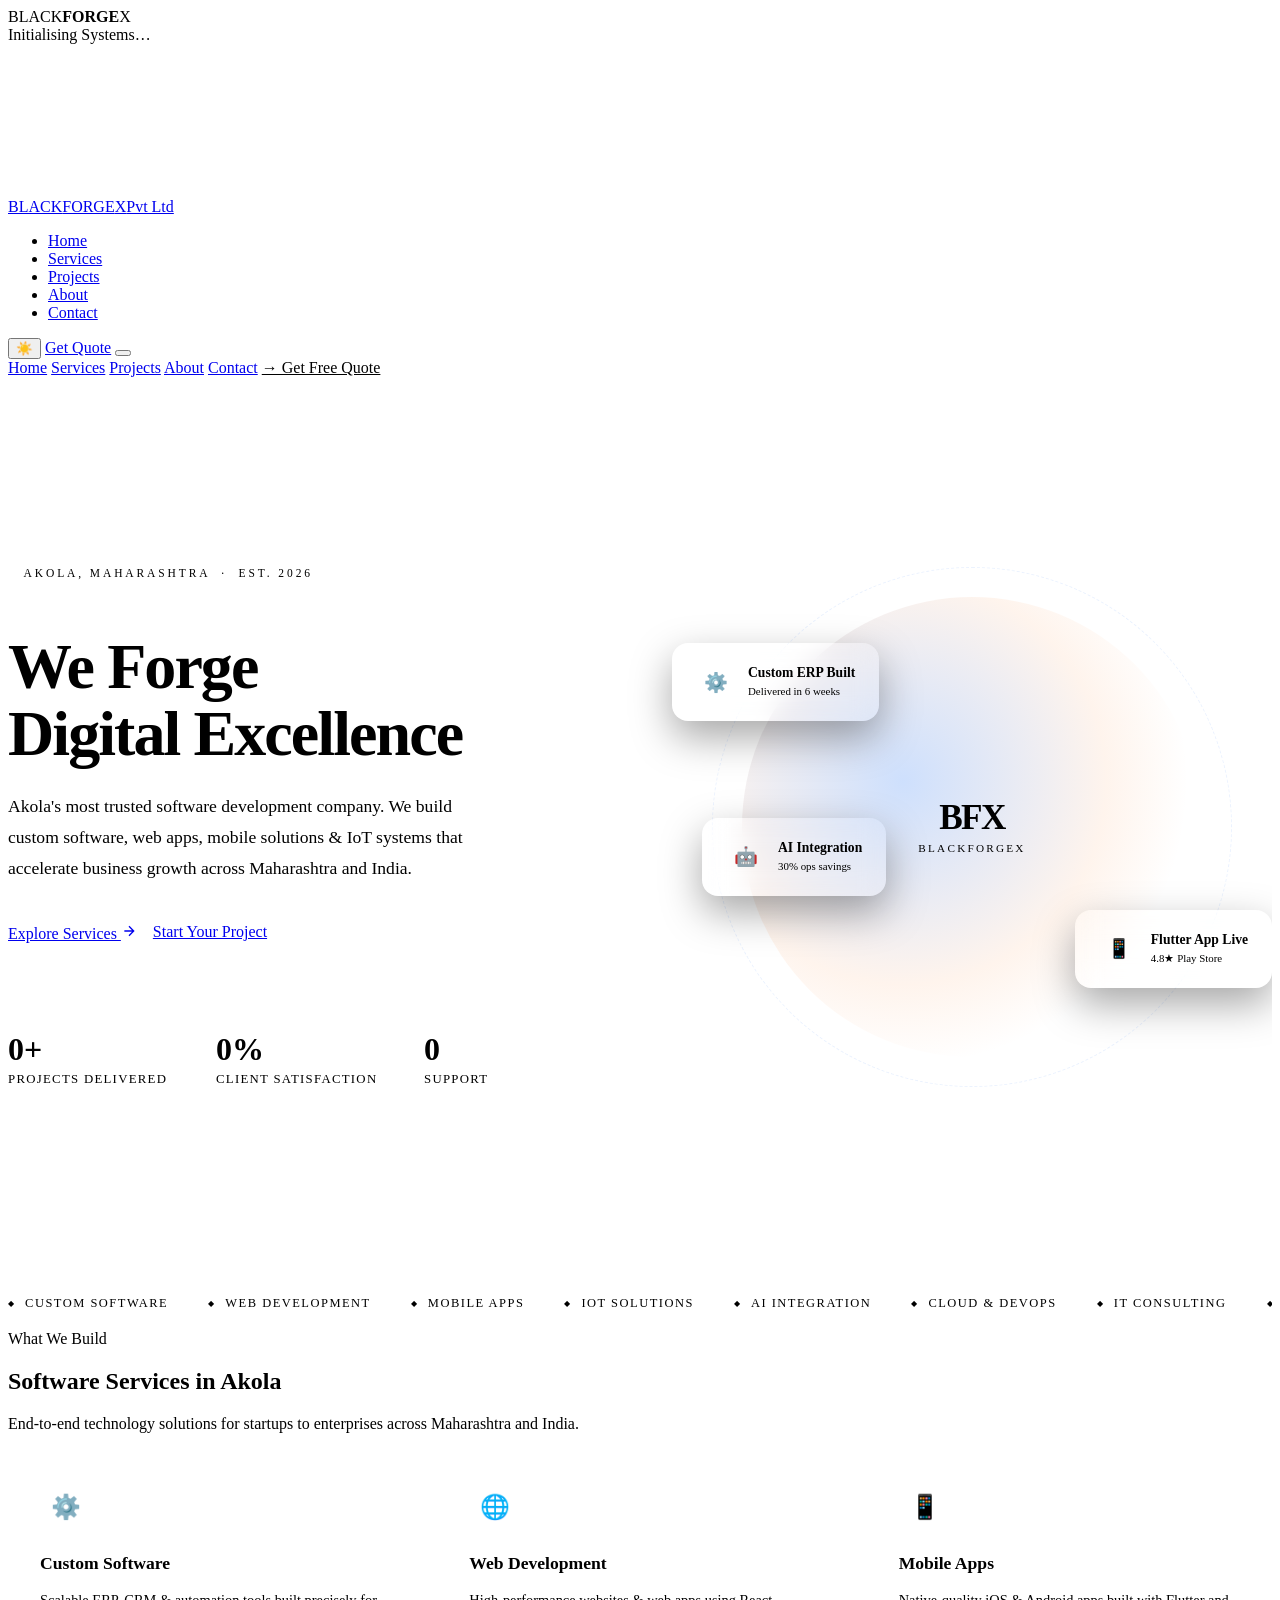
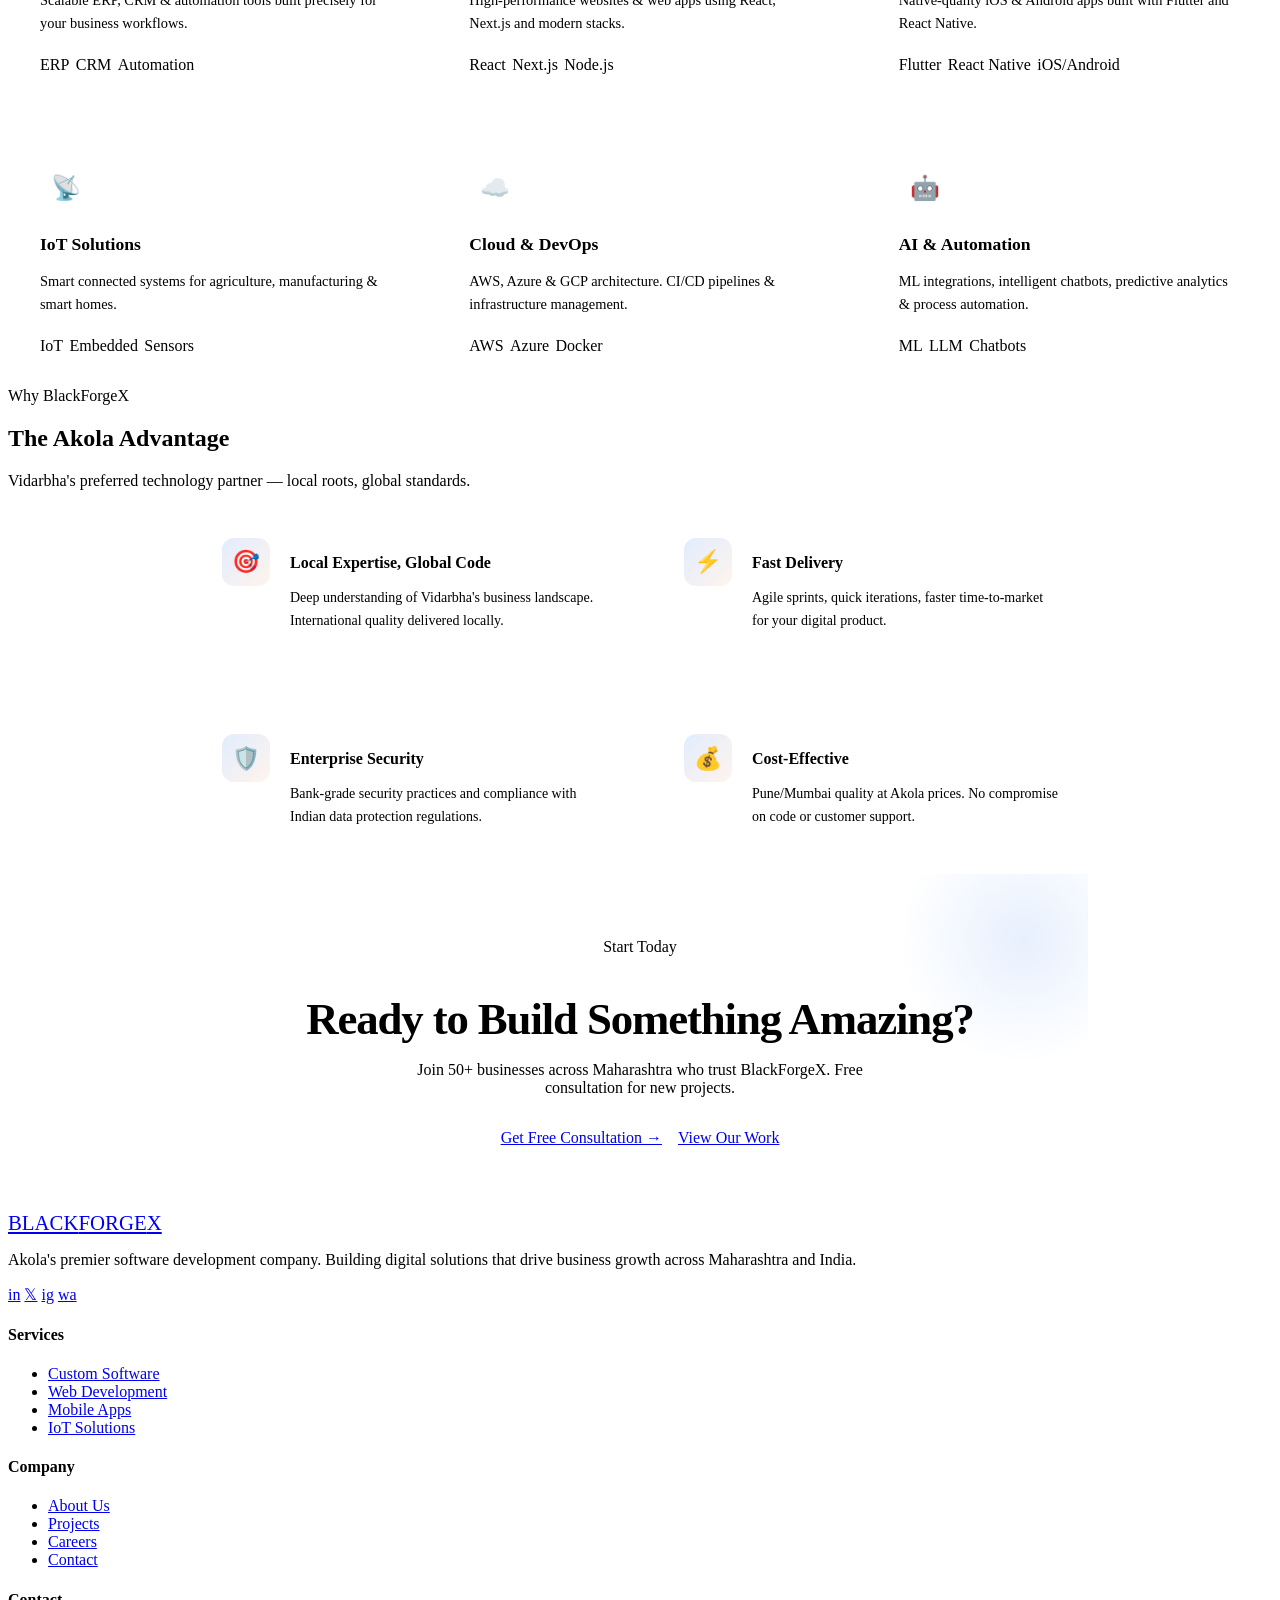
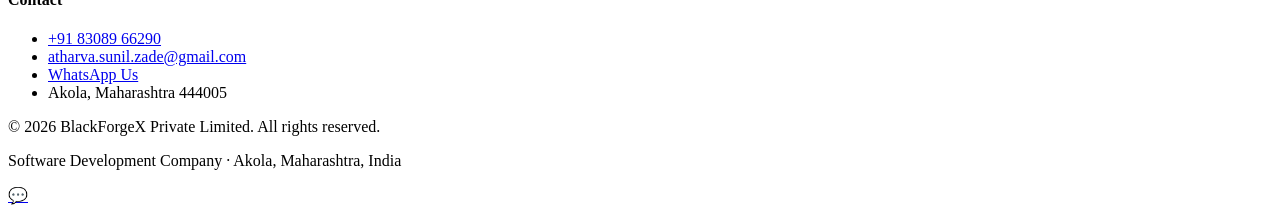
==== commit f6d42629: "Add files via upload" ====
--- a/index.html
+++ b/index.html
@@ -1,656 +1,331 @@
 <!DOCTYPE html>
-<html lang="en">
+<html lang="en-IN">
 <head>
-  <meta charset="UTF-8" />
-  <meta name="viewport" content="width=device-width, initial-scale=1.0" />
-
-  <!-- ══ PRIMARY SEO ══ -->
-  <title>BlackForgeX Private Limited | Custom Software Development, IoT & IT Support — Akola, Maharashtra</title>
-  <meta name="description" content="BlackForgeX Private Limited is a software & hardware technology company in Akola, Maharashtra. We build custom software, IoT solutions, IT support, web apps, mobile apps & enterprise tech. Get a free consultation today." />
-  <meta name="keywords" content="software company Akola, IT company Maharashtra, custom software development Akola, web development Akola, mobile app development Maharashtra, IoT solutions India, IT consulting Akola, hardware tech Vidarbha, software support Akola, tech company Akola, BlackForgeX, enterprise software Maharashtra, IT support Akola, software agency India, embedded systems Maharashtra, startup tech Akola, website development Akola, app development Maharashtra, cloud solutions India, digital transformation Maharashtra" />
-  <meta name="author" content="BlackForgeX Private Limited" />
-  <meta name="robots" content="index, follow, max-snippet:-1, max-image-preview:large, max-video-preview:-1" />
-  <meta name="googlebot" content="index, follow" />
-  <link rel="canonical" href="https://blackforgex.group/" />
-  <meta name="geo.region" content="IN-MH" />
-  <meta name="geo.placename" content="Akola, Maharashtra" />
-  <meta name="geo.position" content="20.7002;77.0082" />
-  <meta name="ICBM" content="20.7002, 77.0082" />
-  <meta name="language" content="English" />
-  <meta name="revisit-after" content="7 days" />
-  <meta name="rating" content="general" />
-
-  <!-- ══ OPEN GRAPH ══ -->
-  <meta property="og:type" content="website" />
-  <meta property="og:url" content="https://blackforgex.group/" />
-  <meta property="og:title" content="BlackForgeX Pvt Ltd | Software, IoT & IT Solutions — Akola" />
-  <meta property="og:description" content="Top-rated software & hardware technology company in Akola, Maharashtra. Custom software, IoT systems, IT consulting & support. Established Feb 2026." />
-  <meta property="og:image" content="https://blackforgex.group/og-image.jpg" />
-  <meta property="og:site_name" content="BlackForgeX Private Limited" />
-  <meta property="og:locale" content="en_IN" />
-
-  <!-- ══ TWITTER ══ -->
-  <meta name="twitter:card" content="summary_large_image" />
-  <meta name="twitter:title" content="BlackForgeX Pvt Ltd | Software & IT Solutions — Akola" />
-  <meta name="twitter:description" content="Custom software, IoT & IT consulting from Akola, Maharashtra. Building tomorrow's tech today." />
-  <meta name="twitter:image" content="https://blackforgex.group/og-image.jpg" />
-
-  <!-- ══ SCHEMA.ORG STRUCTURED DATA ══ -->
-  <script type="application/ld+json">
-  {
-    "@context": "https://schema.org",
-    "@graph": [
-      {
-        "@type": "Organization",
-        "@id": "https://blackforgex.group/#organization",
-        "name": "BlackForgeX Private Limited",
-        "alternateName": "BlackForgeX",
-        "url": "https://blackforgex.group",
-        "logo": "https://blackforgex.group/logo.png",
-        "foundingDate": "2026-02",
-        "description": "BlackForgeX Private Limited is a software and hardware technology company based in Akola, Maharashtra, offering custom software development, IoT solutions, web & mobile app development, and IT consulting and support services.",
-        "address": {
-          "@type": "PostalAddress",
-          "streetAddress": "Balaji Heights, Near Hedgewar Blood Bank, Jatharpeth",
-          "addressLocality": "Akola",
-          "addressRegion": "Maharashtra",
-          "postalCode": "444005",
-          "addressCountry": "IN"
-        },
-        "contactPoint": [{
-          "@type": "ContactPoint",
-          "telephone": "+91-8308966290",
-          "email": "atharva.sunil.zade@gmail.com",
-          "contactType": "Customer Service",
-          "areaServed": "IN",
-          "availableLanguage": ["English","Hindi","Marathi"]
-        }],
-        "areaServed": { "@type": "Country", "name": "India" },
-        "serviceType": ["Custom Software Development","IoT Solutions","IT Consulting","Web Development","Mobile App Development","Hardware Solutions","IT Support"]
-      },
-      {
-        "@type": "LocalBusiness",
-        "@id": "https://blackforgex.group/#localbusiness",
-        "name": "BlackForgeX Private Limited",
-        "image": "https://blackforgex.group/og-image.jpg",
-        "url": "https://blackforgex.group",
-        "telephone": "+91-8308966290",
-        "email": "atharva.sunil.zade@gmail.com",
-        "address": {
-          "@type": "PostalAddress",
-          "streetAddress": "Balaji Heights, Near Hedgewar Blood Bank, Jatharpeth",
-          "addressLocality": "Akola",
-          "addressRegion": "Maharashtra",
-          "postalCode": "444005",
-          "addressCountry": "IN"
-        },
-        "geo": { "@type": "GeoCoordinates", "latitude": 20.7002, "longitude": 77.0082 },
-        "openingHoursSpecification": {
-          "@type": "OpeningHoursSpecification",
-          "dayOfWeek": ["Monday","Tuesday","Wednesday","Thursday","Friday","Saturday"],
-          "opens": "09:00", "closes": "19:00"
-        },
-        "priceRange": "₹₹",
-        "currenciesAccepted": "INR",
-        "paymentAccepted": "Cash, Bank Transfer, UPI"
-      },
-      {
-        "@type": "WebSite",
-        "@id": "https://blackforgex.group/#website",
-        "url": "https://blackforgex.group",
-        "name": "BlackForgeX Private Limited",
-        "description": "Software, IoT & IT Solutions — Akola, Maharashtra",
-        "publisher": { "@id": "https://blackforgex.group/#organization" }
-      }
-    ]
-  }
-  </script>
-
-  <link rel="preconnect" href="https://fonts.googleapis.com" />
-  <link rel="preconnect" href="https://fonts.gstatic.com" crossorigin />
-  <link href="https://fonts.googleapis.com/css2?family=Orbitron:wght@400;600;700;900&family=Rajdhani:wght@300;400;500;600;700&family=Share+Tech+Mono&display=swap" rel="stylesheet" />
-
-  <style>
-    :root {
-      --black:      #040203;
-      --deep:       #0c0608;
-      --card:       #110709;
-      --border:     rgba(220,30,30,0.18);
-      --red:        #e01c1c;
-      --red-bright: #ff2626;
-      --red-dim:    rgba(220,30,30,0.55);
-      --red-glow:   rgba(220,30,30,0.12);
-      --orange:     #ff6a00;
-      --white:      #f5e8e8;
-      --muted:      rgba(245,232,232,0.42);
-      --font-d: 'Orbitron', monospace;
-      --font-b: 'Rajdhani', sans-serif;
-      --font-m: 'Share Tech Mono', monospace;
-    }
-    *, *::before, *::after { box-sizing: border-box; margin: 0; padding: 0; }
-    html { scroll-behavior: smooth; }
-    body {
-      background: var(--black); color: var(--white);
-      font-family: var(--font-b); font-size: 17px; line-height: 1.65;
-      overflow-x: hidden;
-    }
-    body::before {
-      content: ''; position: fixed; inset: 0; pointer-events: none; z-index: 0;
-      background-image: linear-gradient(rgba(220,30,30,0.04) 1px,transparent 1px), linear-gradient(90deg,rgba(220,30,30,0.04) 1px,transparent 1px);
-      background-size: 60px 60px;
-    }
-    body::after {
-      content: ''; position: fixed; inset: 0; pointer-events: none; z-index: 0;
-      background: repeating-linear-gradient(0deg,transparent,transparent 2px,rgba(0,0,0,0.07) 2px,rgba(0,0,0,0.07) 4px);
-    }
-    a { color: var(--red); text-decoration: none; }
-    a:hover { color: var(--red-bright); }
-
-    /* NAV */
-    nav {
-      position: fixed; top: 0; left: 0; right: 0; z-index: 200;
-      display: flex; align-items: center; justify-content: space-between;
-      padding: 18px 56px;
-      background: rgba(4,2,3,0.92); backdrop-filter: blur(14px);
-      border-bottom: 1px solid var(--border);
-    }
-    .logo { font-family: var(--font-d); font-size: 1.1rem; font-weight: 900; letter-spacing: 0.06em; color: var(--white); line-height: 1; }
-    .logo span { color: var(--red-bright); }
-    .logo-pvt { font-family: var(--font-m); font-size: 0.48rem; letter-spacing: 0.22em; color: var(--red-dim); margin-top: 3px; text-transform: uppercase; display: block; }
-    .nav-links { display: flex; gap: 30px; list-style: none; }
-    .nav-links a { font-family: var(--font-m); font-size: 0.7rem; letter-spacing: 0.14em; text-transform: uppercase; color: var(--muted); transition: color 0.2s; }
-    .nav-links a:hover, .nav-links a.active { color: var(--red-bright); }
-    .nav-cta {
-      font-family: var(--font-d); font-size: 0.63rem; font-weight: 700;
-      letter-spacing: 0.14em; text-transform: uppercase;
-      padding: 10px 22px; border: 1px solid var(--red); color: var(--red);
-      background: transparent; cursor: pointer;
-      clip-path: polygon(0 0,calc(100% - 10px) 0,100% 10px,100% 100%,10px 100%,0 calc(100% - 10px));
-      transition: background 0.2s, color 0.2s; display: inline-block;
-    }
-    .nav-cta:hover { background: var(--red); color: var(--black); }
-
-
-
-    /* HERO */
-    #hero {
-      position: relative; min-height: 100vh;
-      display: flex; flex-direction: column; align-items: center; justify-content: center;
-      text-align: center; padding: 100px 40px 80px; overflow: hidden; z-index: 1;
-    }
-    .hglow { position: absolute; border-radius: 50%; pointer-events: none; }
-    .hglow-1 { width: 800px; height: 800px; background: radial-gradient(circle, rgba(220,30,30,0.14) 0%, transparent 70%); top: 50%; left: 50%; transform: translate(-50%,-50%); animation: gp 5s ease-in-out infinite; }
-    .hglow-2 { width: 350px; height: 350px; background: radial-gradient(circle, rgba(255,106,0,0.09) 0%, transparent 70%); top: 25%; right: 8%; animation: gp 6s ease-in-out infinite reverse; }
-    @keyframes gp { 0%,100%{opacity:1;transform:translate(-50%,-50%) scale(1)} 50%{opacity:0.5;transform:translate(-50%,-50%) scale(1.12)} }
-    .hglow-2 { animation: gp2 6s ease-in-out infinite reverse; }
-    @keyframes gp2 { 0%,100%{opacity:1} 50%{opacity:0.5} }
-
-    .hero-tag { font-family: var(--font-m); font-size: 0.72rem; letter-spacing: 0.3em; text-transform: uppercase; color: var(--red); margin-bottom: 22px; opacity: 0; animation: fu 0.8s 0.2s forwards; }
-    h1 { font-family: var(--font-d); font-size: clamp(2.8rem,7vw,6rem); font-weight: 900; line-height: 1.0; margin-bottom: 26px; opacity: 0; animation: fu 0.8s 0.4s forwards; }
-    h1 .r { color: var(--red-bright); }
-    h1 .o { color: var(--orange); }
-    .hero-sub { font-size: clamp(1rem,2.5vw,1.25rem); color: var(--muted); max-width: 640px; margin: 0 auto 44px; opacity: 0; animation: fu 0.8s 0.6s forwards; }
-    .hero-btns { display: flex; gap: 18px; justify-content: center; flex-wrap: wrap; opacity: 0; animation: fu 0.8s 0.8s forwards; }
-    .hero-metrics { display: flex; gap: 56px; margin-top: 80px; justify-content: center; flex-wrap: wrap; opacity: 0; animation: fu 0.8s 1s forwards; }
-    .metric { text-align: center; border-left: 1px solid var(--border); padding-left: 28px; }
-    .metric:first-child { border-left: none; padding-left: 0; }
-    .metric-num { font-family: var(--font-d); font-size: 2.2rem; font-weight: 900; color: var(--red); display: block; }
-    .metric-label { font-family: var(--font-m); font-size: 0.68rem; letter-spacing: 0.16em; text-transform: uppercase; color: var(--muted); }
-    @keyframes fu { from{opacity:0;transform:translateY(24px)} to{opacity:1;transform:translateY(0)} }
-
-    /* BUTTONS */
-    .btn-p {
-      font-family: var(--font-d); font-size: 0.72rem; font-weight: 700;
-      letter-spacing: 0.15em; text-transform: uppercase; padding: 16px 36px;
-      background: var(--red); color: var(--black); border: none; cursor: pointer;
-      clip-path: polygon(0 0,calc(100% - 12px) 0,100% 12px,100% 100%,12px 100%,0 calc(100% - 12px));
-      transition: opacity 0.2s; display: inline-block;
-    }
-    .btn-p:hover { opacity: 0.82; color: var(--black); }
-    .btn-s {
-      font-family: var(--font-d); font-size: 0.72rem; font-weight: 700;
-      letter-spacing: 0.15em; text-transform: uppercase; padding: 16px 36px;
-      background: transparent; color: var(--white);
-      border: 1px solid rgba(245,232,232,0.2); cursor: pointer;
-      clip-path: polygon(0 0,calc(100% - 12px) 0,100% 12px,100% 100%,12px 100%,0 calc(100% - 12px));
-      transition: border-color 0.2s, color 0.2s; display: inline-block;
-    }
-    .btn-s:hover { border-color: var(--red); color: var(--red); }
-
-    /* SECTIONS */
-    section { position: relative; z-index: 1; padding: 100px 60px; }
-    .sec-hd { text-align: center; margin-bottom: 70px; }
-    .sec-tag { font-family: var(--font-m); font-size: 0.7rem; letter-spacing: 0.3em; text-transform: uppercase; color: var(--red); display: block; margin-bottom: 14px; }
-    h2 { font-family: var(--font-d); font-size: clamp(1.8rem,4vw,2.8rem); font-weight: 900; line-height: 1.1; }
-    h2 em { color: var(--red-bright); font-style: normal; }
-    .sec-line { width: 60px; height: 2px; background: linear-gradient(90deg,var(--red),transparent); margin: 18px auto 0; }
-    .sec-line-l { margin: 18px 0 0; }
-
-    /* SERVICES */
-    #services { background: var(--deep); }
-    .srv-grid { display: grid; grid-template-columns: repeat(auto-fit,minmax(300px,1fr)); gap: 2px; max-width: 1100px; margin: 0 auto; }
-    .srv-card { background: var(--card); padding: 42px 34px; position: relative; overflow: hidden; transition: transform 0.3s; border: 1px solid var(--border); }
-    .srv-card:hover { transform: translateY(-5px); }
-    .srv-card::before { content:''; position:absolute; top:0;left:0;right:0; height:2px; background:linear-gradient(90deg,var(--red),var(--orange)); transform:scaleX(0); transform-origin:left; transition:transform 0.4s; }
-    .srv-card:hover::before { transform:scaleX(1); }
-    .srv-num { font-family:var(--font-m); font-size:0.62rem; color:var(--red); letter-spacing:0.2em; margin-bottom:10px; display:block; }
-    .srv-icon { font-size:2.2rem; margin-bottom:18px; display:block; }
-    h3 { font-family:var(--font-d); font-size:0.9rem; font-weight:700; letter-spacing:0.06em; margin-bottom:12px; color:var(--white); }
-    .srv-desc { color:var(--muted); font-size:0.93rem; line-height:1.75; }
-    .tags { display:flex; flex-wrap:wrap; gap:7px; margin-top:22px; }
-    .tag { font-family:var(--font-m); font-size:0.62rem; letter-spacing:0.1em; padding:3px 9px; border:1px solid var(--border); color:var(--red-dim); }
-
-    /* PROJECTS */
-    #projects { background: var(--black); }
-    .proj-grid { display:grid; grid-template-columns:repeat(auto-fit,minmax(300px,1fr)); gap:22px; max-width:1100px; margin:0 auto; }
-    .proj-card { background:var(--card); border:1px solid var(--border); padding:34px 28px; position:relative; overflow:hidden; transition:border-color 0.3s; }
-    .proj-card:hover { border-color:var(--red); }
-    .proj-status { display:inline-flex; align-items:center; gap:7px; font-family:var(--font-m); font-size:0.58rem; letter-spacing:0.15em; text-transform:uppercase; padding:4px 11px; border:1px solid; margin-bottom:20px; }
-    .s-live { color:#00e676; border-color:rgba(0,230,118,0.3); }
-    .s-live::before { content:''; width:6px;height:6px; border-radius:50%; background:#00e676; animation:blink 1.2s infinite; }
-    .s-dev { color:var(--orange); border-color:rgba(255,106,0,0.3); }
-    .s-dev::before { content:''; width:6px;height:6px; border-radius:50%; background:var(--orange); animation:blink 1.8s infinite; }
-    .s-res { color:#aaa; border-color:rgba(180,180,180,0.25); }
-    .s-res::before { content:''; width:6px;height:6px; border-radius:50%; background:#aaa; }
-    @keyframes blink { 0%,100%{opacity:1}50%{opacity:0.3} }
-    .proj-title { font-family:var(--font-d); font-size:0.95rem; font-weight:700; margin-bottom:12px; color:var(--white); }
-    .proj-desc { color:var(--muted); font-size:0.9rem; line-height:1.7; margin-bottom:18px; }
-    .prog-wrap { margin-top:18px; }
-    .prog-label { font-family:var(--font-m); font-size:0.58rem; letter-spacing:0.12em; color:var(--muted); display:flex; justify-content:space-between; margin-bottom:6px; }
-    .prog-bar { height:3px; background:rgba(220,30,30,0.12); border-radius:2px; }
-    .prog-fill { height:100%; background:linear-gradient(90deg,var(--red),var(--orange)); border-radius:2px; }
-
-    /* ABOUT */
-    #about { background: var(--deep); }
-    .about-grid { display:grid; grid-template-columns:1fr 1fr; gap:80px; align-items:start; max-width:1100px; margin:0 auto; }
-    .about-text p { color:var(--muted); font-size:1rem; line-height:1.85; margin-bottom:18px; }
-    .about-det { display:flex; gap:12px; align-items:flex-start; margin-bottom:13px; }
-    .about-det-icon { color:var(--red); font-size:0.72rem; margin-top:5px; flex-shrink:0; }
-    .about-det-text { font-size:0.93rem; color:var(--muted); }
-    .about-det-text strong { color:var(--white); }
-    .about-r { display:flex; flex-direction:column; gap:14px; }
-    .about-sc { border:1px solid var(--border); background:var(--card); padding:24px; position:relative; display:flex; align-items:center; gap:18px; }
-    .about-sc::after { content:''; position:absolute; bottom:0;right:0; width:16px;height:16px; border-bottom:2px solid var(--red); border-right:2px solid var(--red); }
-    .about-sn { font-family:var(--font-d); font-size:1.7rem; font-weight:900; color:var(--red); white-space:nowrap; }
-    .about-sl { font-size:0.88rem; color:var(--muted); line-height:1.4; }
-
-    /* PROCESS */
-    #process { background: var(--black); }
-    .proc-steps { display:flex; max-width:1100px; margin:0 auto; position:relative; }
-    .proc-steps::before { content:''; position:absolute; top:28px; left:0;right:0; height:1px; background:linear-gradient(90deg,transparent,var(--red),transparent); }
-    .step { flex:1; padding:0 18px; text-align:center; }
-    .step-circle { width:56px;height:56px; border:2px solid var(--red); border-radius:50%; display:flex; align-items:center; justify-content:center; margin:0 auto 22px; background:var(--black); font-family:var(--font-d); font-size:0.78rem; font-weight:700; color:var(--red); position:relative; z-index:1; }
-    .step h3 { font-size:0.82rem; letter-spacing:0.08em; margin-bottom:10px; }
-    .step p { color:var(--muted); font-size:0.84rem; line-height:1.6; }
-
-    /* CONTACT */
-    #contact { background: var(--deep); }
-    .contact-wrap { max-width:1100px; margin:0 auto; display:grid; grid-template-columns:1fr 1.2fr; gap:60px; align-items:start; }
-    .contact-lft h2 { text-align:left; font-size:clamp(1.4rem,3vw,2.2rem); }
-    .contact-lft p { color:var(--muted); margin-top:20px; font-size:0.97rem; line-height:1.8; }
-    .ci { display:flex; flex-direction:column; margin-top:34px; }
-    .ci-row { display:flex; border:1px solid var(--border); margin-top:-1px; background:var(--card); transition:border-color 0.3s; position:relative; }
-    .ci-row:hover { border-color:var(--red); z-index:1; }
-    .ci-icon { width:54px; flex-shrink:0; display:flex; align-items:center; justify-content:center; font-size:1rem; border-right:1px solid var(--border); background:rgba(220,30,30,0.06); }
-    .ci-detail { padding:18px 22px; }
-    .ci-label { font-family:var(--font-m); font-size:0.58rem; letter-spacing:0.2em; text-transform:uppercase; color:var(--red); margin-bottom:4px; }
-    .ci-val { font-family:var(--font-b); font-size:0.97rem; font-weight:600; color:var(--white); }
-    .ci-val a { color:var(--white); }
-    .ci-val a:hover { color:var(--red-bright); }
-    .cf-box { background:var(--card); border:1px solid var(--border); padding:40px 34px; position:relative; }
-    .cf-box::before { content:''; position:absolute; top:0;left:0;right:0; height:2px; background:linear-gradient(90deg,var(--red),var(--orange)); }
-    .cf-box h3 { font-family:var(--font-d); font-size:0.88rem; font-weight:700; letter-spacing:0.08em; margin-bottom:28px; }
-    .f-row { display:grid; grid-template-columns:1fr 1fr; gap:14px; }
-    .fg { margin-bottom:16px; }
-    .fg label { display:block; font-family:var(--font-m); font-size:0.6rem; letter-spacing:0.16em; text-transform:uppercase; color:var(--red); margin-bottom:6px; }
-    .fg input, .fg select, .fg textarea { width:100%; background:rgba(220,30,30,0.04); border:1px solid var(--border); color:var(--white); font-family:var(--font-b); font-size:0.93rem; padding:11px 14px; outline:none; transition:border-color 0.2s; }
-    .fg input:focus, .fg select:focus, .fg textarea:focus { border-color:var(--red); }
-    .fg select option { background:var(--card); }
-    .fg textarea { resize:vertical; min-height:100px; }
-
-    /* FOOTER */
-    footer { position:relative; z-index:1; background:var(--black); border-top:1px solid var(--border); padding:50px 60px 28px; }
-    .ft-top { display:grid; grid-template-columns:1.5fr 1fr 1fr 1fr; gap:40px; margin-bottom:38px; }
-    .ft-logo { font-family:var(--font-d); font-size:1.05rem; font-weight:900; letter-spacing:0.06em; }
-    .ft-logo span { color:var(--red-bright); }
-    .ft-pvt { font-family:var(--font-m); font-size:0.47rem; letter-spacing:0.2em; color:var(--red-dim); margin-top:3px; text-transform:uppercase; }
-    .ft-tagline { color:var(--muted); font-size:0.86rem; margin-top:10px; line-height:1.7; }
-    .ft-col h4 { font-family:var(--font-m); font-size:0.62rem; letter-spacing:0.2em; text-transform:uppercase; color:var(--red); margin-bottom:14px; }
-    .ft-col ul { list-style:none; display:flex; flex-direction:column; gap:9px; }
-    .ft-col ul li a { color:var(--muted); font-size:0.86rem; transition:color 0.2s; }
-    .ft-col ul li a:hover { color:var(--red-bright); }
-    .ft-bot { border-top:1px solid var(--border); padding-top:22px; display:flex; justify-content:space-between; align-items:center; flex-wrap:wrap; gap:12px; }
-    .ft-copy { font-family:var(--font-m); font-size:0.6rem; letter-spacing:0.1em; color:var(--muted); }
-    .ft-badge { font-family:var(--font-m); font-size:0.56rem; letter-spacing:0.1em; color:var(--red-dim); border:1px solid var(--border); padding:4px 10px; }
-
-    /* REVEAL */
-    .reveal { opacity:0; transform:translateY(28px); transition:opacity 0.7s ease, transform 0.7s ease; }
-    .reveal.visible { opacity:1; transform:none; }
-
-    @media (max-width:900px) {
-      nav { padding:14px 18px; }
-      .nav-links { display:none; }
-      section { padding:70px 20px; }
-      .about-grid, .contact-wrap, .ft-top { grid-template-columns:1fr; gap:32px; }
-      .f-row { grid-template-columns:1fr; }
-      .proc-steps { flex-direction:column; gap:30px; }
-      .proc-steps::before { display:none; }
-      footer { padding:36px 20px 18px; }
-      .hero-metrics { gap:24px; }
-      .metric { border-left:none; padding-left:0; }
-      .ft-bot { flex-direction:column; text-align:center; }
-    }
-  </style>
+<meta charset="UTF-8"/>
+<meta name="viewport" content="width=device-width,initial-scale=1"/>
+<title>BlackForgeX | Best Software Development Company in Akola, Maharashtra</title>
+<meta name="description" content="BlackForgeX is Akola's leading software development company. Custom software, web apps, mobile development, IoT solutions & IT consulting. Serving Maharashtra & India."/>
+<meta name="keywords" content="software development company Akola,IT company Maharashtra,custom software India,web development Akola,mobile app development,IoT solutions,BlackForgeX"/>
+<link rel="canonical" href="https://blackforgex.group/"/>
+<meta property="og:type" content="website"/>
+<meta property="og:title" content="BlackForgeX | #1 Software Development in Akola"/>
+<meta property="og:description" content="Custom software, web & mobile apps, IoT — built in Akola, trusted across India."/>
+<meta property="og:url" content="https://blackforgex.group/"/>
+<script type="application/ld+json">{"@context":"https://schema.org","@type":"Organization","name":"BlackForgeX Private Limited","url":"https://blackforgex.group","telephone":"+91-8308966290","email":"atharva.sunil.zade@gmail.com","address":{"@type":"PostalAddress","streetAddress":"Balaji Heights, Near Hedgewar Blood Bank, Jatharpeth","addressLocality":"Akola","addressRegion":"Maharashtra","postalCode":"444005","addressCountry":"IN"},"foundingDate":"2026","areaServed":"IN"}</script>
+<link rel="stylesheet" href="css/styles.css"/>
+<style>
+/* ── Hero ── */
+.hero{min-height:100vh;display:flex;align-items:center;padding:calc(var(--nav-h) + 3rem) 5% 5rem;position:relative;z-index:1;overflow:hidden}
+.hero-inner{max-width:1280px;margin:0 auto;width:100%;display:grid;grid-template-columns:1fr 1fr;align-items:center;gap:4rem}
+.hero-eyebrow{font-family:var(--font-m);font-size:.72rem;color:var(--accent);text-transform:uppercase;letter-spacing:.25em;display:flex;align-items:center;gap:.6rem;margin-bottom:1.5rem}
+.hero-eyebrow-dot{width:6px;height:6px;border-radius:50%;background:var(--accent);animation:hdot 1.5s ease infinite}
+@keyframes hdot{0%,100%{opacity:1;transform:scale(1)}50%{opacity:.4;transform:scale(.6)}}
+.hero h1{font-family:var(--font-h);font-size:clamp(2.8rem,5vw,4.2rem);font-weight:800;line-height:1.05;letter-spacing:-.03em;margin-bottom:1.5rem}
+.hero h1 .accent{color:var(--accent2)}
+.hero h1 .forge{color:var(--forge)}
+.hero-sub{color:var(--text2);font-size:1.1rem;line-height:1.75;max-width:480px;margin-bottom:2.5rem}
+.hero-btns{display:flex;flex-wrap:wrap;gap:1rem;margin-bottom:3.5rem}
+.hero-stats{display:grid;grid-template-columns:repeat(3,1fr);gap:1.5rem;border-top:1px solid var(--border);padding-top:2rem}
+.stat-num{font-family:var(--font-h);font-size:2rem;font-weight:800;color:var(--accent2)}
+.stat-lbl{font-size:.8rem;color:var(--text3);margin-top:.2rem;font-family:var(--font-m);text-transform:uppercase;letter-spacing:.1em}
+
+/* Hero Visual */
+.hero-visual{position:relative;display:flex;align-items:center;justify-content:center}
+.hero-orb{width:460px;height:460px;border-radius:50%;background:radial-gradient(circle at 35% 40%,rgba(59,130,246,.25),rgba(249,115,22,.08) 50%,transparent 70%);position:relative;display:flex;align-items:center;justify-content:center}
+.hero-orb::before{content:'';position:absolute;inset:-2px;border-radius:50%;border:1px solid var(--border2);animation:orbSpin 18s linear infinite}
+.hero-orb::after{content:'';position:absolute;inset:-30px;border-radius:50%;border:1px dashed rgba(59,130,246,.1);animation:orbSpin 28s linear infinite reverse}
+@keyframes orbSpin{to{transform:rotate(360deg)}}
+.hero-card-float{background:var(--card);border:1px solid var(--border2);border-radius:16px;padding:1.2rem 1.5rem;position:absolute;display:flex;align-items:center;gap:.75rem;box-shadow:0 16px 40px rgba(0,0,0,.35);backdrop-filter:blur(12px)}
+.hero-card-float.c1{top:10%;left:0;animation:float1 4s ease-in-out infinite}
+.hero-card-float.c2{bottom:15%;right:0;animation:float2 5s ease-in-out infinite}
+.hero-card-float.c3{bottom:35%;left:5%;animation:float3 4.5s ease-in-out infinite}
+@keyframes float1{0%,100%{transform:translateY(0)}50%{transform:translateY(-12px)}}
+@keyframes float2{0%,100%{transform:translateY(0)}50%{transform:translateY(10px)}}
+@keyframes float3{0%,100%{transform:translateY(0)}50%{transform:translateY(-8px)}}
+.float-icon{width:40px;height:40px;border-radius:10px;background:var(--bg3);border:1px solid var(--border);display:flex;align-items:center;justify-content:center;font-size:1.2rem;flex-shrink:0}
+.float-text strong{display:block;font-size:.85rem;font-weight:600;color:var(--text)}
+.float-text span{font-family:var(--font-m);font-size:.68rem;color:var(--text3)}
+.orb-center{font-family:var(--font-h);font-size:2.5rem;font-weight:800;letter-spacing:-.04em;text-align:center;line-height:1}
+.orb-center span{display:block;font-size:.7rem;font-family:var(--font-m);font-weight:400;letter-spacing:.2em;color:var(--text3);text-transform:uppercase;margin-top:.5rem}
+
+/* Services Section */
+.services-grid{display:grid;grid-template-columns:repeat(3,1fr);gap:1.5rem;max-width:1280px;margin:0 auto}
+.srv-card{background:var(--card);border:1px solid var(--border);border-radius:var(--radius2);padding:2rem;position:relative;overflow:hidden;transition:all .35s var(--ease);cursor:default}
+.srv-card::before{content:'';position:absolute;top:0;left:0;right:0;height:3px;background:linear-gradient(90deg,var(--accent),var(--forge));transform:scaleX(0);transform-origin:left;transition:transform .4s var(--ease)}
+.srv-card:hover{transform:translateY(-6px);border-color:var(--border2);box-shadow:0 20px 48px -12px rgba(0,0,0,.5)}
+.srv-card:hover::before{transform:scaleX(1)}
+.srv-icon{width:52px;height:52px;border-radius:12px;background:var(--bg3);border:1px solid var(--border);display:flex;align-items:center;justify-content:center;font-size:1.5rem;margin-bottom:1.25rem}
+.srv-card h3{font-family:var(--font-h);font-size:1.1rem;font-weight:700;margin-bottom:.6rem}
+.srv-card p{color:var(--text2);font-size:.9rem;line-height:1.65;margin-bottom:1.25rem}
+.srv-tags{display:flex;flex-wrap:wrap;gap:.4rem}
+
+/* Marquee */
+.marquee-wrap{overflow:hidden;border-top:1px solid var(--border);border-bottom:1px solid var(--border);background:var(--bg2);padding:1.2rem 0;position:relative;z-index:1}
+.marquee-track{display:flex;gap:2.5rem;animation:marquee 22s linear infinite;width:max-content}
+.marquee-item{font-family:var(--font-m);font-size:.78rem;color:var(--text3);letter-spacing:.12em;text-transform:uppercase;white-space:nowrap;display:flex;align-items:center;gap:.6rem}
+.marquee-item::before{content:'◆';color:var(--accent);font-size:.5rem}
+@keyframes marquee{to{transform:translateX(-50%)}}
+
+/* Why Us */
+.why-grid{display:grid;grid-template-columns:repeat(2,1fr);gap:1.5rem;max-width:900px;margin:0 auto}
+.why-item{background:var(--card);border:1px solid var(--border);border-radius:var(--radius2);padding:2rem;display:flex;gap:1.25rem;align-items:flex-start;transition:all .35s}
+.why-item:hover{border-color:var(--border2);transform:translateX(4px)}
+.why-icon{width:48px;height:48px;border-radius:12px;background:linear-gradient(135deg,rgba(59,130,246,.15),rgba(249,115,22,.08));border:1px solid var(--border);display:flex;align-items:center;justify-content:center;font-size:1.4rem;flex-shrink:0}
+.why-item h3{font-family:var(--font-h);font-size:1rem;font-weight:700;margin-bottom:.4rem}
+.why-item p{color:var(--text2);font-size:.875rem;line-height:1.65}
+
+/* CTA */
+.cta-box{background:linear-gradient(135deg,var(--card) 0%,rgba(59,130,246,.08) 100%);border:1px solid var(--border2);border-radius:var(--radius2);padding:4rem 3rem;text-align:center;max-width:800px;margin:0 auto;position:relative;overflow:hidden}
+.cta-box::before{content:'';position:absolute;top:-60px;right:-60px;width:250px;height:250px;border-radius:50%;background:radial-gradient(circle,rgba(59,130,246,.12),transparent 70%);pointer-events:none}
+.cta-box h2{font-family:var(--font-h);font-size:clamp(1.8rem,3.5vw,2.8rem);font-weight:800;letter-spacing:-.025em;margin-bottom:1rem}
+.cta-box p{color:var(--text2);font-size:1rem;margin-bottom:2rem;max-width:480px;margin-left:auto;margin-right:auto}
+.cta-btns{display:flex;gap:1rem;justify-content:center;flex-wrap:wrap}
+
+@media(max-width:1024px){.hero-inner{grid-template-columns:1fr}.hero-visual{display:none}.services-grid{grid-template-columns:repeat(2,1fr)}}
+@media(max-width:768px){.services-grid,.why-grid{grid-template-columns:1fr}.hero-stats{grid-template-columns:repeat(3,1fr)}}
+@media(max-width:480px){.hero-stats{grid-template-columns:1fr;gap:1rem}}
+</style>
 </head>
 <body>
-
-<!-- NAV -->
-<nav>
-  <div class="logo">BLACK<span>FORGE</span>X<span class="logo-pvt">Private Limited</span></div>
+<div id="loader">
+  <div class="ld-logo">BLACK<b>FORGE</b>X</div>
+  <div class="ld-bar-wrap"><div class="ld-bar"></div></div>
+  <div class="ld-txt">Initialising Systems…</div>
+</div>
+
+<canvas id="particles-canvas"></canvas>
+
+<nav class="nav">
+  <a href="index.html" class="nav-logo">BLACK<span class="x">FORGE</span>X<span class="nav-badge">Pvt Ltd</span></a>
   <ul class="nav-links">
-    <li><a href="#hero" class="nav-a active">Home</a></li>
-    <li><a href="#services" class="nav-a">Services</a></li>
-    <li><a href="#projects" class="nav-a">Projects</a></li>
-    <li><a href="#about" class="nav-a">About</a></li>
-    <li><a href="#contact" class="nav-a">Contact</a></li>
+    <li><a href="index.html" class="active">Home</a></li>
+    <li><a href="services.html">Services</a></li>
+    <li><a href="projects.html">Projects</a></li>
+    <li><a href="about.html">About</a></li>
+    <li><a href="contact.html">Contact</a></li>
   </ul>
-  <a href="#contact" class="nav-cta">Get a Quote</a>
+  <div class="nav-actions">
+    <button class="theme-btn" onclick="toggleTheme()"><span class="theme-icon">☀️</span></button>
+    <a href="contact.html" class="nav-cta">Get Quote</a>
+    <button class="hamburger" aria-label="Menu"><span></span><span></span><span></span></button>
+  </div>
 </nav>
-
-
+<div class="mobile-nav">
+  <a href="index.html">Home</a>
+  <a href="services.html">Services</a>
+  <a href="projects.html">Projects</a>
+  <a href="about.html">About</a>
+  <a href="contact.html">Contact</a>
+  <a href="contact.html" style="color:var(--accent2)">→ Get Free Quote</a>
+</div>
 
 <!-- HERO -->
-<section id="hero" style="padding-top:0;">
-  <div style="position:relative;min-height:100vh;display:flex;flex-direction:column;align-items:center;justify-content:center;text-align:center;padding:100px 40px 80px;overflow:hidden;">
-    <div class="hglow hglow-1"></div>
-    <div class="hglow hglow-2"></div>
-    <p class="hero-tag">// Akola, Maharashtra — Est. February 2026</p>
-    <h1>WE <span class="r">FORGE</span><br/>THE <span class="o">FUTURE</span><br/>OF TECH</h1>
-    <p class="hero-sub">BlackForgeX Private Limited builds cutting-edge custom software, IoT systems, and IT solutions for businesses that demand excellence.</p>
-    <div class="hero-btns">
-      <a href="#services" class="btn-p">Explore Services</a>
-      <a href="#contact" class="btn-s">Start a Project</a>
-    </div>
-    <div class="hero-metrics">
-      <div class="metric"><span class="metric-num">6+</span><span class="metric-label">Services</span></div>
-      <div class="metric"><span class="metric-num">4</span><span class="metric-label">Projects Active</span></div>
-      <div class="metric"><span class="metric-num">100%</span><span class="metric-label">Client Focus</span></div>
+<section class="hero">
+  <div class="hero-inner">
+    <div class="hero-content">
+      <div class="hero-eyebrow reveal">
+        <span class="hero-eyebrow-dot"></span>
+        Akola, Maharashtra &nbsp;·&nbsp; Est. 2026
+      </div>
+      <h1 class="reveal d1">
+        We <span class="forge">Forge</span><br>
+        Digital <span class="accent">Excellence</span>
+      </h1>
+      <p class="hero-sub reveal d2">
+        Akola's most trusted software development company. We build custom software, 
+        web apps, mobile solutions & IoT systems that accelerate business growth across Maharashtra and India.
+      </p>
+      <div class="hero-btns reveal d3">
+        <a href="services.html" class="btn btn-p">Explore Services <svg width="16" height="16" viewBox="0 0 24 24" fill="none" stroke="currentColor" stroke-width="2"><path d="M5 12h14M12 5l7 7-7 7"/></svg></a>
+        <a href="contact.html" class="btn btn-o">Start Your Project</a>
+      </div>
+      <div class="hero-stats reveal d4">
+        <div><div class="stat-num"><span data-count="50" data-suffix="+">0+</span></div><div class="stat-lbl">Projects Delivered</div></div>
+        <div><div class="stat-num"><span data-count="98" data-suffix="%">0%</span></div><div class="stat-lbl">Client Satisfaction</div></div>
+        <div><div class="stat-num"><span data-count="24" data-suffix="/7">0</span></div><div class="stat-lbl">Support</div></div>
+      </div>
+    </div>
+    <div class="hero-visual reveal-r d2">
+      <div class="hero-orb">
+        <div class="orb-center">
+          <div class="gt" style="font-family:var(--font-h);font-size:2.2rem;font-weight:800">BFX</div>
+          <span>BlackForgeX</span>
+        </div>
+      </div>
+      <div class="hero-card-float c1">
+        <div class="float-icon">⚙️</div>
+        <div class="float-text"><strong>Custom ERP Built</strong><span>Delivered in 6 weeks</span></div>
+      </div>
+      <div class="hero-card-float c2">
+        <div class="float-icon">📱</div>
+        <div class="float-text"><strong>Flutter App Live</strong><span>4.8★ Play Store</span></div>
+      </div>
+      <div class="hero-card-float c3">
+        <div class="float-icon">🤖</div>
+        <div class="float-text"><strong>AI Integration</strong><span>30% ops savings</span></div>
+      </div>
     </div>
   </div>
 </section>
 
+<!-- MARQUEE -->
+<div class="marquee-wrap">
+  <div class="marquee-track">
+    <span class="marquee-item">Custom Software</span>
+    <span class="marquee-item">Web Development</span>
+    <span class="marquee-item">Mobile Apps</span>
+    <span class="marquee-item">IoT Solutions</span>
+    <span class="marquee-item">AI Integration</span>
+    <span class="marquee-item">Cloud & DevOps</span>
+    <span class="marquee-item">IT Consulting</span>
+    <span class="marquee-item">ERP Systems</span>
+    <span class="marquee-item">React & Next.js</span>
+    <span class="marquee-item">Flutter</span>
+    <span class="marquee-item">Node.js</span>
+    <span class="marquee-item">Python / Django</span>
+    <!-- duplicate for seamless loop -->
+    <span class="marquee-item">Custom Software</span>
+    <span class="marquee-item">Web Development</span>
+    <span class="marquee-item">Mobile Apps</span>
+    <span class="marquee-item">IoT Solutions</span>
+    <span class="marquee-item">AI Integration</span>
+    <span class="marquee-item">Cloud & DevOps</span>
+    <span class="marquee-item">IT Consulting</span>
+    <span class="marquee-item">ERP Systems</span>
+    <span class="marquee-item">React & Next.js</span>
+    <span class="marquee-item">Flutter</span>
+    <span class="marquee-item">Node.js</span>
+    <span class="marquee-item">Python / Django</span>
+  </div>
+</div>
+
 <!-- SERVICES -->
-<section id="services">
-  <div class="sec-hd reveal">
-    <span class="sec-tag">// What We Build</span>
-    <h2>Our <em>Core</em> Services</h2>
-    <div class="sec-line"></div>
-  </div>
-  <div class="srv-grid">
-    <div class="srv-card reveal">
-      <span class="srv-num">01 //</span>
-      <span class="srv-icon">⚙️</span>
-      <h3>Custom Software Development</h3>
-      <p class="srv-desc">Full-cycle software engineering from discovery to deployment. Web apps, mobile apps, APIs, ERP systems, dashboards, and automation tools — built to scale with your business.</p>
-      <div class="tags"><span class="tag">Web Apps</span><span class="tag">Mobile</span><span class="tag">APIs</span><span class="tag">ERP</span><span class="tag">Automation</span></div>
-    </div>
-    <div class="srv-card reveal">
-      <span class="srv-num">02 //</span>
-      <span class="srv-icon">📡</span>
-      <h3>IoT &amp; Hardware Solutions</h3>
-      <p class="srv-desc">Smart connected systems bridging physical and digital. Sensor networks, embedded firmware, hardware prototypes, and real-time monitoring for industrial and consumer use.</p>
-      <div class="tags"><span class="tag">IoT</span><span class="tag">Sensors</span><span class="tag">Embedded</span><span class="tag">Firmware</span><span class="tag">Prototypes</span></div>
-    </div>
-    <div class="srv-card reveal">
-      <span class="srv-num">03 //</span>
-      <span class="srv-icon">🛡️</span>
-      <h3>IT Consulting &amp; Support</h3>
-      <p class="srv-desc">Strategic tech consulting, infrastructure design, cloud migration, cybersecurity, and ongoing managed IT support. Your long-term technology partner, not just a vendor.</p>
-      <div class="tags"><span class="tag">IT Audit</span><span class="tag">Cloud</span><span class="tag">Security</span><span class="tag">Managed IT</span><span class="tag">Networking</span></div>
-    </div>
-    <div class="srv-card reveal">
-      <span class="srv-num">04 //</span>
-      <span class="srv-icon">🌐</span>
-      <h3>Web &amp; Mobile Development</h3>
-      <p class="srv-desc">High-performance websites and mobile apps with modern tech stacks. Responsive, SEO-optimized, fast-loading, and built to convert visitors into customers.</p>
-      <div class="tags"><span class="tag">React</span><span class="tag">Next.js</span><span class="tag">Flutter</span><span class="tag">SEO</span><span class="tag">E-Commerce</span></div>
-    </div>
-    <div class="srv-card reveal">
-      <span class="srv-num">05 //</span>
-      <span class="srv-icon">☁️</span>
-      <h3>Cloud &amp; Infrastructure</h3>
-      <p class="srv-desc">Cloud architecture and optimization on AWS, Azure, and GCP. DevOps pipelines, containerization, monitoring, and cost optimization for lean, reliable deployments.</p>
-      <div class="tags"><span class="tag">AWS</span><span class="tag">Azure</span><span class="tag">Docker</span><span class="tag">CI/CD</span><span class="tag">DevOps</span></div>
-    </div>
-    <div class="srv-card reveal">
-      <span class="srv-num">06 //</span>
-      <span class="srv-icon">🤖</span>
-      <h3>AI &amp; Automation Integration</h3>
-      <p class="srv-desc">Integrate AI into your workflows — chatbots, document processing, predictive analytics, ML pipelines, and intelligent automation that saves time and money.</p>
-      <div class="tags"><span class="tag">AI Integration</span><span class="tag">Chatbots</span><span class="tag">ML</span><span class="tag">Data Pipelines</span></div>
+<section class="section">
+  <div class="sec-hd centered reveal">
+    <div class="eyebrow">What We Build</div>
+    <h2 class="sec-title">Software Services in Akola</h2>
+    <p class="sec-sub">End-to-end technology solutions for startups to enterprises across Maharashtra and India.</p>
+  </div>
+  <div class="services-grid">
+    <div class="srv-card reveal d1">
+      <div class="srv-icon">⚙️</div>
+      <h3>Custom Software</h3>
+      <p>Scalable ERP, CRM & automation tools built precisely for your business workflows.</p>
+      <div class="srv-tags"><span class="tag">ERP</span><span class="tag">CRM</span><span class="tag">Automation</span></div>
+    </div>
+    <div class="srv-card reveal d2">
+      <div class="srv-icon">🌐</div>
+      <h3>Web Development</h3>
+      <p>High-performance websites & web apps using React, Next.js and modern stacks.</p>
+      <div class="srv-tags"><span class="tag">React</span><span class="tag">Next.js</span><span class="tag">Node.js</span></div>
+    </div>
+    <div class="srv-card reveal d3">
+      <div class="srv-icon">📱</div>
+      <h3>Mobile Apps</h3>
+      <p>Native-quality iOS & Android apps built with Flutter and React Native.</p>
+      <div class="srv-tags"><span class="tag">Flutter</span><span class="tag">React Native</span><span class="tag">iOS/Android</span></div>
+    </div>
+    <div class="srv-card reveal d1">
+      <div class="srv-icon">📡</div>
+      <h3>IoT Solutions</h3>
+      <p>Smart connected systems for agriculture, manufacturing & smart homes.</p>
+      <div class="srv-tags"><span class="tag">IoT</span><span class="tag">Embedded</span><span class="tag">Sensors</span></div>
+    </div>
+    <div class="srv-card reveal d2">
+      <div class="srv-icon">☁️</div>
+      <h3>Cloud & DevOps</h3>
+      <p>AWS, Azure & GCP architecture. CI/CD pipelines & infrastructure management.</p>
+      <div class="srv-tags"><span class="tag">AWS</span><span class="tag">Azure</span><span class="tag">Docker</span></div>
+    </div>
+    <div class="srv-card reveal d3">
+      <div class="srv-icon">🤖</div>
+      <h3>AI & Automation</h3>
+      <p>ML integrations, intelligent chatbots, predictive analytics & process automation.</p>
+      <div class="srv-tags"><span class="tag">ML</span><span class="tag">LLM</span><span class="tag">Chatbots</span></div>
     </div>
   </div>
 </section>
 
-<!-- PROJECTS IN PROGRESS -->
-<section id="projects">
-  <div class="sec-hd reveal">
-    <span class="sec-tag">// Active Development</span>
-    <h2>Projects <em>In Progress</em></h2>
-    <div class="sec-line"></div>
-    <p style="color:var(--muted);margin-top:16px;font-size:0.93rem;">We're actively forging solutions. Here's what's currently in our workshop.</p>
-  </div>
-  <div class="proj-grid">
-    <div class="proj-card reveal">
-      <div class="proj-status s-live">● Alpha Live</div>
-      <div class="proj-title">SmartBuild ERP Platform</div>
-      <p class="proj-desc">A full-stack ERP for construction and real-estate businesses across Vidarbha — managing projects, workers, materials, billing, and analytics from a single dashboard.</p>
-      <div class="tags"><span class="tag">React</span><span class="tag">Node.js</span><span class="tag">PostgreSQL</span></div>
-      <div class="prog-wrap">
-        <div class="prog-label"><span>Development Progress</span><span>72%</span></div>
-        <div class="prog-bar"><div class="prog-fill" style="width:72%"></div></div>
-      </div>
-    </div>
-    <div class="proj-card reveal">
-      <div class="proj-status s-dev">◉ In Development</div>
-      <div class="proj-title">AgriSense IoT System</div>
-      <p class="proj-desc">IoT-powered agricultural monitoring for Vidarbha farmers. Real-time soil, temperature, and humidity sensors with mobile alerts and automated irrigation triggers.</p>
-      <div class="tags"><span class="tag">IoT</span><span class="tag">Arduino</span><span class="tag">MQTT</span><span class="tag">Mobile</span></div>
-      <div class="prog-wrap">
-        <div class="prog-label"><span>Development Progress</span><span>45%</span></div>
-        <div class="prog-bar"><div class="prog-fill" style="width:45%"></div></div>
-      </div>
-    </div>
-    <div class="proj-card reveal">
-      <div class="proj-status s-dev">◉ In Development</div>
-      <div class="proj-title">LocalBiz Management Suite</div>
-      <p class="proj-desc">POS, inventory, CRM, and GST billing software for small and medium businesses across Maharashtra. Offline-first with cloud sync and multi-device support.</p>
-      <div class="tags"><span class="tag">Flutter</span><span class="tag">Firebase</span><span class="tag">GST API</span></div>
-      <div class="prog-wrap">
-        <div class="prog-label"><span>Development Progress</span><span>38%</span></div>
-        <div class="prog-bar"><div class="prog-fill" style="width:38%"></div></div>
-      </div>
-    </div>
-    <div class="proj-card reveal">
-      <div class="proj-status s-res">◌ Research Phase</div>
-      <div class="proj-title">SecureNet IT Monitor</div>
-      <p class="proj-desc">Lightweight network monitoring and threat detection for SMBs. Automated alerts, device tracking, bandwidth monitoring, and one-click incident reporting dashboard.</p>
-      <div class="tags"><span class="tag">Python</span><span class="tag">Cybersecurity</span><span class="tag">Dashboard</span></div>
-      <div class="prog-wrap">
-        <div class="prog-label"><span>Development Progress</span><span>20%</span></div>
-        <div class="prog-bar"><div class="prog-fill" style="width:20%"></div></div>
-      </div>
+<!-- WHY US -->
+<section class="section section-alt">
+  <div class="sec-hd centered reveal">
+    <div class="eyebrow">Why BlackForgeX</div>
+    <h2 class="sec-title">The Akola Advantage</h2>
+    <p class="sec-sub">Vidarbha's preferred technology partner — local roots, global standards.</p>
+  </div>
+  <div class="why-grid">
+    <div class="why-item reveal d1">
+      <div class="why-icon">🎯</div>
+      <div><h3>Local Expertise, Global Code</h3><p>Deep understanding of Vidarbha's business landscape. International quality delivered locally.</p></div>
+    </div>
+    <div class="why-item reveal d2">
+      <div class="why-icon">⚡</div>
+      <div><h3>Fast Delivery</h3><p>Agile sprints, quick iterations, faster time-to-market for your digital product.</p></div>
+    </div>
+    <div class="why-item reveal d3">
+      <div class="why-icon">🛡️</div>
+      <div><h3>Enterprise Security</h3><p>Bank-grade security practices and compliance with Indian data protection regulations.</p></div>
+    </div>
+    <div class="why-item reveal d4">
+      <div class="why-icon">💰</div>
+      <div><h3>Cost-Effective</h3><p>Pune/Mumbai quality at Akola prices. No compromise on code or customer support.</p></div>
     </div>
   </div>
 </section>
 
-<!-- ABOUT -->
-<section id="about">
-  <div class="sec-hd reveal">
-    <span class="sec-tag">// Who We Are</span>
-    <h2>About <em>BlackForgeX</em></h2>
-    <div class="sec-line"></div>
-  </div>
-  <div class="about-grid">
-    <div class="about-text reveal">
-      <p>BlackForgeX Private Limited is a technology company born in Akola, Maharashtra — the heart of Vidarbha. Founded in February 2026, our mission is to bring enterprise-grade technology to every business, regardless of size or location.</p>
-      <p>We combine deep expertise in software engineering, hardware systems, and strategic IT consulting to deliver solutions that work in the real world — not just on paper. Every project is a commitment to quality, transparency, and long-term partnership.</p>
-      <p>Whether you're a startup needing your first product built, or an established business looking to modernize your tech stack, BlackForgeX has the skill and passion to get it done right.</p>
-      <div style="margin-top:28px;">
-        <div class="about-det"><span class="about-det-icon">▶</span><span class="about-det-text"><strong>Founded:</strong> February 2026, Akola, Maharashtra</span></div>
-        <div class="about-det"><span class="about-det-icon">▶</span><span class="about-det-text"><strong>Registered:</strong> BlackForgeX Private Limited</span></div>
-        <div class="about-det"><span class="about-det-icon">▶</span><span class="about-det-text"><strong>Address:</strong> Balaji Heights, Near Hedgewar Blood Bank, Jatharpeth, Akola, Maharashtra</span></div>
-        <div class="about-det"><span class="about-det-icon">▶</span><span class="about-det-text"><strong>Domains:</strong> Software, IoT &amp; Hardware, IT Consulting, AI &amp; Automation</span></div>
-        <div class="about-det"><span class="about-det-icon">▶</span><span class="about-det-text"><strong>Service Area:</strong> Pan-India with global delivery capability</span></div>
-      </div>
-    </div>
-    <div class="about-r reveal">
-      <div class="about-sc"><div class="about-sn">2026</div><div class="about-sl">Established February 2026 in Akola, the technology hub of Vidarbha</div></div>
-      <div class="about-sc"><div class="about-sn">6+</div><div class="about-sl">Core service offerings spanning software, hardware, cloud &amp; AI</div></div>
-      <div class="about-sc"><div class="about-sn">4</div><div class="about-sl">Active projects currently in development for real-world clients</div></div>
-      <div class="about-sc"><div class="about-sn">∞</div><div class="about-sl">Commitment to growth, quality, and client success — always</div></div>
-    </div>
-  </div>
-</section>
-
-<!-- PROCESS -->
-<section id="process" style="background:var(--black);">
-  <div class="sec-hd reveal">
-    <span class="sec-tag">// How We Work</span>
-    <h2>Our <em>Process</em></h2>
-    <div class="sec-line"></div>
-  </div>
-  <div class="proc-steps reveal">
-    <div class="step"><div class="step-circle">01</div><h3>Discovery</h3><p>Deep dive into your goals, constraints, and technology through structured consultation.</p></div>
-    <div class="step"><div class="step-circle">02</div><h3>Design</h3><p>Architecture, prototypes, and tech stack selection tailored to your needs and budget.</p></div>
-    <div class="step"><div class="step-circle">03</div><h3>Build</h3><p>Iterative development with regular updates and your feedback at every stage.</p></div>
-    <div class="step"><div class="step-circle">04</div><h3>Deploy</h3><p>Rigorous testing, smooth launch, and complete documentation handover.</p></div>
-    <div class="step"><div class="step-circle">05</div><h3>Support</h3><p>Ongoing maintenance and consulting as your business grows and evolves.</p></div>
-  </div>
-</section>
-
-<!-- CONTACT -->
-<section id="contact">
-  <div class="sec-hd reveal">
-    <span class="sec-tag">// Let's Build Together</span>
-    <h2>Get in <em>Touch</em></h2>
-    <div class="sec-line"></div>
-  </div>
-  <div class="contact-wrap">
-    <div class="reveal">
-      <h2 style="text-align:left;font-size:clamp(1.3rem,3vw,2rem);">Ready to <em>Start</em><br/>Your Project?</h2>
-      <div class="sec-line sec-line-l"></div>
-      <p>Whether you have a full brief or just a rough idea — reach out. We'll help you shape it into a real solution. No pressure, no jargon, just straight talk about what's possible.</p>
-      <div class="ci">
-        <div class="ci-row">
-          <div class="ci-icon">📞</div>
-          <div class="ci-detail"><div class="ci-label">Phone</div><div class="ci-val"><a href="tel:+918308966290">+91 83089 66290</a></div></div>
-        </div>
-        <div class="ci-row">
-          <div class="ci-icon">✉️</div>
-          <div class="ci-detail"><div class="ci-label">Email</div><div class="ci-val"><a href="mailto:atharva.sunil.zade@gmail.com">atharva.sunil.zade@gmail.com</a></div></div>
-        </div>
-        <div class="ci-row">
-          <div class="ci-icon">📍</div>
-          <div class="ci-detail"><div class="ci-label">Address</div><div class="ci-val">Balaji Heights, Near Hedgewar Blood Bank,<br/>Jatharpeth, Akola, Maharashtra</div></div>
-        </div>
-        <div class="ci-row">
-          <div class="ci-icon">🕐</div>
-          <div class="ci-detail"><div class="ci-label">Working Hours</div><div class="ci-val">Mon – Sat &nbsp;|&nbsp; 9:00 AM – 7:00 PM</div></div>
-        </div>
-      </div>
-    </div>
-    <div class="cf-box reveal">
-      <h3>// Send Us a Message</h3>
-      <div class="f-row">
-        <div class="fg"><label>Your Name</label><input type="text" placeholder="Full Name" /></div>
-        <div class="fg"><label>Phone Number</label><input type="tel" placeholder="+91 98765 43210" /></div>
-      </div>
-      <div class="fg"><label>Email Address</label><input type="email" placeholder="you@company.com" /></div>
-      <div class="fg">
-        <label>Service Required</label>
-        <select>
-          <option value="">Select a service…</option>
-          <option>Custom Software Development</option>
-          <option>Web &amp; Mobile App Development</option>
-          <option>IoT &amp; Hardware Solutions</option>
-          <option>IT Consulting &amp; Support</option>
-          <option>Cloud &amp; Infrastructure</option>
-          <option>AI &amp; Automation Integration</option>
-          <option>Other / Not Sure Yet</option>
-        </select>
-      </div>
-      <div class="fg"><label>Tell Us About Your Project</label><textarea placeholder="Describe your project, goals, timeline, and any specific requirements…"></textarea></div>
-      <a href="mailto:atharva.sunil.zade@gmail.com" class="btn-p" style="display:block;text-align:center;padding:15px;width:100%;">Send Message →</a>
+<!-- CTA -->
+<section class="section">
+  <div class="cta-box reveal">
+    <div class="eyebrow" style="justify-content:center;margin-bottom:1rem"><span style="width:0"></span>Start Today</div>
+    <h2 class="gt">Ready to Build Something Amazing?</h2>
+    <p>Join 50+ businesses across Maharashtra who trust BlackForgeX. Free consultation for new projects.</p>
+    <div class="cta-btns">
+      <a href="contact.html" class="btn btn-p">Get Free Consultation →</a>
+      <a href="projects.html" class="btn btn-o">View Our Work</a>
     </div>
   </div>
 </section>
 
 <!-- FOOTER -->
 <footer>
-  <div class="ft-top">
+  <div class="ft-grid">
     <div>
-      <div class="ft-logo">BLACK<span>FORGE</span>X<div class="ft-pvt">Private Limited</div></div>
-      <p class="ft-tagline">Building tomorrow's technology today. Rooted in Akola. Serving India and beyond.</p>
-    </div>
-    <div class="ft-col">
-      <h4>Services</h4>
-      <ul>
-        <li><a href="#services">Custom Software</a></li>
-        <li><a href="#services">IoT &amp; Hardware</a></li>
-        <li><a href="#services">IT Consulting</a></li>
-        <li><a href="#services">Web &amp; Mobile</a></li>
-        <li><a href="#services">AI Integration</a></li>
-      </ul>
-    </div>
-    <div class="ft-col">
-      <h4>Company</h4>
-      <ul>
-        <li><a href="#about">About Us</a></li>
-        <li><a href="#projects">Projects</a></li>
-        <li><a href="#process">Our Process</a></li>
-        <li><a href="#contact">Contact</a></li>
-      </ul>
-    </div>
-    <div class="ft-col">
-      <h4>Contact</h4>
-      <ul>
-        <li><a href="tel:+918308966290">+91 83089 66290</a></li>
-        <li><a href="mailto:atharva.sunil.zade@gmail.com">atharva.sunil.zade@gmail.com</a></li>
-        <li><a href="#contact">Balaji Heights, Near Hedgewar<br/>Blood Bank, Jatharpeth, Akola</a></li>
-      </ul>
-    </div>
-  </div>
-  <div class="ft-bot">
-    <div class="ft-copy">© 2026 BlackForgeX Private Limited. All rights reserved. &nbsp;·&nbsp; blackforgex.group &nbsp;·&nbsp; Akola, Maharashtra, India</div>
-    <div class="ft-badge">EST. FEB 2026</div>
+      <a href="index.html" class="nav-logo" style="font-size:1.3rem">BLACK<span class="x">FORGE</span>X</a>
+      <p class="ft-desc">Akola's premier software development company. Building digital solutions that drive business growth across Maharashtra and India.</p>
+      <div class="ft-socials">
+        <a href="#" class="ft-social" title="LinkedIn">in</a>
+        <a href="#" class="ft-social" title="Twitter">𝕏</a>
+        <a href="#" class="ft-social" title="Instagram">ig</a>
+        <a href="https://wa.me/918308966290" class="ft-social" title="WhatsApp">wa</a>
+      </div>
+    </div>
+    <div class="ft-col"><h4>Services</h4><ul>
+      <li><a href="services.html">Custom Software</a></li>
+      <li><a href="services.html">Web Development</a></li>
+      <li><a href="services.html">Mobile Apps</a></li>
+      <li><a href="services.html">IoT Solutions</a></li>
+    </ul></div>
+    <div class="ft-col"><h4>Company</h4><ul>
+      <li><a href="about.html">About Us</a></li>
+      <li><a href="projects.html">Projects</a></li>
+      <li><a href="about.html#careers">Careers</a></li>
+      <li><a href="contact.html">Contact</a></li>
+    </ul></div>
+    <div class="ft-col"><h4>Contact</h4><ul>
+      <li><a href="tel:+918308966290">+91 83089 66290</a></li>
+      <li><a href="mailto:atharva.sunil.zade@gmail.com">atharva.sunil.zade@gmail.com</a></li>
+      <li><a href="https://wa.me/918308966290">WhatsApp Us</a></li>
+      <li>Akola, Maharashtra 444005</li>
+    </ul></div>
+  </div>
+  <div class="ft-bottom">
+    <p>© 2026 BlackForgeX Private Limited. All rights reserved.</p>
+    <p>Software Development Company · Akola, Maharashtra, India</p>
   </div>
 </footer>
 
-<script>
-  // Scroll reveal
-  const obs = new IntersectionObserver(entries => {
-    entries.forEach(e => { if(e.isIntersecting){ e.target.classList.add('visible'); obs.unobserve(e.target); } });
-  }, { threshold: 0.08 });
-  document.querySelectorAll('.reveal').forEach(el => obs.observe(el));
-
-  // Smooth scroll
-  document.querySelectorAll('a[href^="#"]').forEach(a => {
-    a.addEventListener('click', e => {
-      e.preventDefault();
-      const t = document.querySelector(a.getAttribute('href'));
-      if(t) t.scrollIntoView({ behavior:'smooth' });
-    });
-  });
-
-  // Active nav highlight
-  const secs = document.querySelectorAll('section[id]');
-  const nlinks = document.querySelectorAll('.nav-a');
-  window.addEventListener('scroll', () => {
-    let cur = '';
-    secs.forEach(s => { if(window.scrollY >= s.offsetTop - 130) cur = s.id; });
-    nlinks.forEach(a => { a.classList.toggle('active', a.getAttribute('href') === '#'+cur); });
-  });
-</script>
+<a href="https://wa.me/918308966290?text=Hi%20BlackForgeX!%20I%20want%20to%20discuss%20a%20project." class="wa-btn" target="_blank" rel="noopener" title="Chat on WhatsApp">💬</a>
+
+<script src="js/main.js"></script>
 </body>
 </html>
